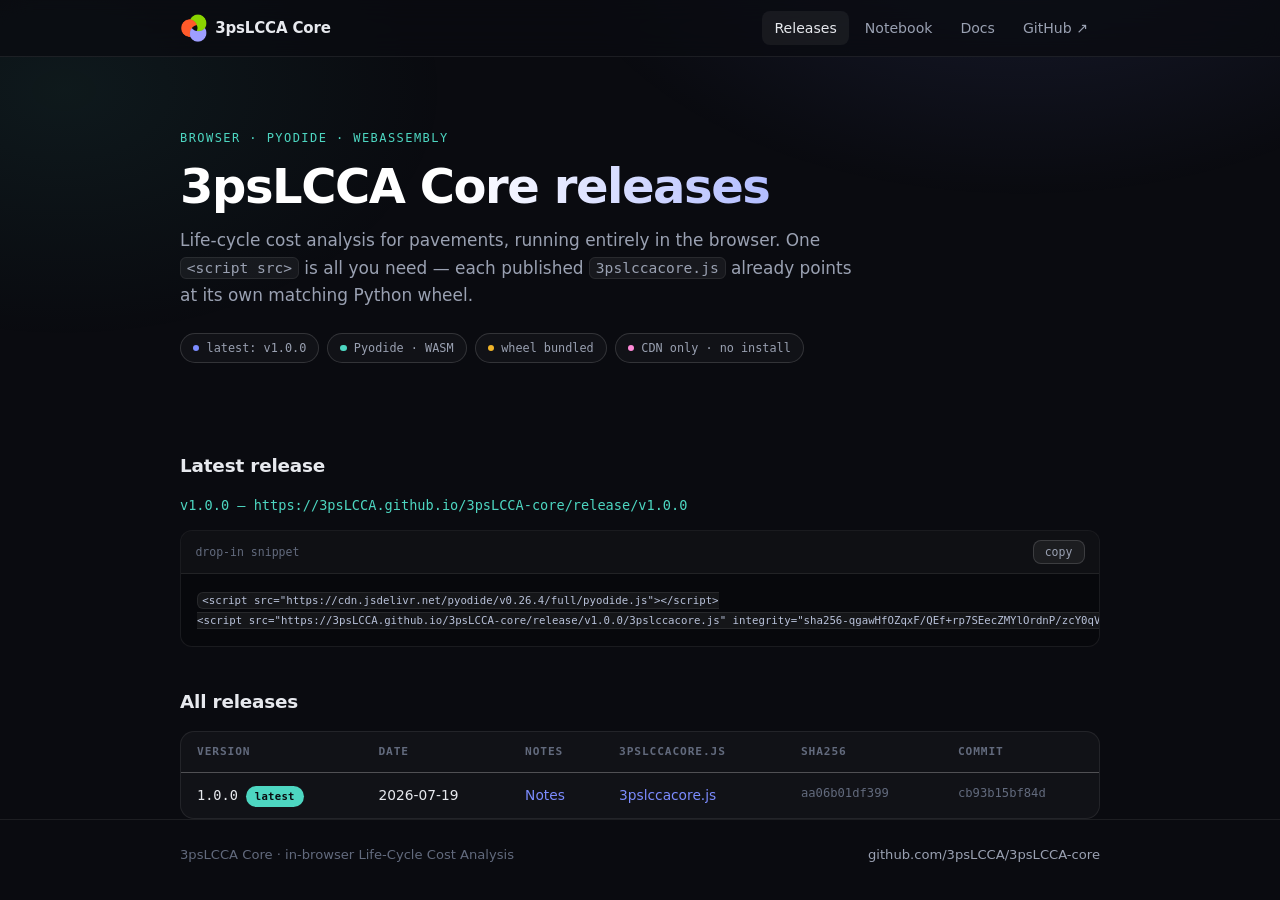
==== index.html @ 1a283834 "Release v1.0.0 and add documentation viewer First public release of 3pslccacore.js — a browser build" ====
<!doctype html>
<html lang="en">

<head>
  <meta charset="utf-8" />
  <meta name="viewport" content="width=device-width, initial-scale=1" />
  <title>3psLCCA Core — Releases</title>
  <meta name="description"
    content="Published browser/Pyodide releases of 3pslccacore.js — the single script you need for in-browser LCCA." />
  <link rel="icon" type="image/svg+xml" href="./assets/logo-3psLCCA.svg" />
  <style>
    :root {
      --bg: #0a0b10;
      --surface: rgba(255, 255, 255, 0.03);
      --surface-2: rgba(255, 255, 255, 0.055);
      --border: rgba(255, 255, 255, 0.08);
      --border-strong: rgba(255, 255, 255, 0.14);
      --text: #e7e9ee;
      --text-dim: #9aa1b2;
      --text-faint: #626a7d;
      --accent: #7c8cff;
      --accent-2: #4dd6c1;
      --danger: #ff6b7a;
      --warn: #f0b429;
      --mono: "SFMono-Regular", ui-monospace, "Cascadia Code", Consolas, monospace;
      --sans: "Inter", "Segoe UI Variable", "Segoe UI", system-ui, -apple-system, sans-serif;
    }

    * {
      box-sizing: border-box;
    }

    html {
      color-scheme: dark;
    }

    body {
      margin: 0;
      background: var(--bg);
      color: var(--text);
      font-family: var(--sans);
      font-size: 15px;
      line-height: 1.6;
      -webkit-font-smoothing: antialiased;
    }

    body::before {
      content: "";
      position: fixed;
      inset: 0;
      z-index: -1;
      background:
        radial-gradient(50rem 30rem at 80% -10%, rgba(124, 140, 255, 0.13), transparent 60%),
        radial-gradient(40rem 26rem at 5% 10%, rgba(77, 214, 193, 0.07), transparent 60%);
    }

    a {
      color: var(--accent);
      text-decoration: none;
    }

    a:hover {
      text-decoration: underline;
    }

    code {
      font-family: var(--mono);
      font-size: 0.86em;
      background: var(--surface-2);
      border: 1px solid var(--border);
      padding: 0.1em 0.4em;
      border-radius: 6px;
    }

    .wrap {
      max-width: 60rem;
      margin: 0 auto;
      padding: 0 1.25rem;
    }

    /* ---- nav ---- */
    nav {
      position: sticky;
      top: 0;
      z-index: 50;
      background: rgba(10, 11, 16, 0.75);
      backdrop-filter: blur(14px);
      -webkit-backdrop-filter: blur(14px);
      border-bottom: 1px solid var(--border);
    }

    .nav-inner {
      display: flex;
      align-items: center;
      gap: 1.5rem;
      height: 3.5rem;
    }

    .brand {
      font-weight: 700;
      letter-spacing: -0.01em;
      color: var(--text);
      display: flex;
      align-items: center;
      gap: 0.5rem;
    }

    .brand:hover {
      text-decoration: none;
    }

    .brand .logo {
      width: 1.7rem;
      height: 1.7rem;
      object-fit: contain;
      border-radius: 6px;
    }

    .nav-links {
      margin-left: auto;
      display: flex;
      gap: 0.25rem;
    }

    .nav-links a {
      color: var(--text-dim);
      font-size: 0.88rem;
      padding: 0.35rem 0.75rem;
      border-radius: 8px;
    }

    .nav-links a:hover {
      color: var(--text);
      background: var(--surface-2);
      text-decoration: none;
    }

    .nav-links a.active {
      color: var(--text);
      background: var(--surface-2);
    }

    @media (max-width: 40rem) {
      .wrap {
        padding: 0 0.9rem;
      }

      .nav-inner {
        gap: 0.6rem;
      }

      .nav-links a {
        font-size: 0.8rem;
        padding: 0.3rem 0.45rem;
      }

      .brand {
        font-size: 0.95rem;
      }
    }

    @media (max-width: 26rem) {
      .brand-text {
        display: none;
      }
    }

    /* ---- hero ---- */
    header {
      padding: 4.5rem 0 3rem;
    }

    .eyebrow {
      font-family: var(--mono);
      font-size: 0.75rem;
      letter-spacing: 0.12em;
      text-transform: uppercase;
      color: var(--accent-2);
      margin: 0 0 0.75rem;
    }

    h1 {
      margin: 0 0 0.9rem;
      font-size: clamp(2rem, 5vw, 3rem);
      font-weight: 800;
      letter-spacing: -0.03em;
      line-height: 1.1;
      background: linear-gradient(90deg, #fff 30%, #9aa8ff 75%, var(--accent-2));
      -webkit-background-clip: text;
      background-clip: text;
      color: transparent;
    }

    .lead {
      color: var(--text-dim);
      font-size: 1.06rem;
      max-width: 42rem;
      margin: 0 0 1.5rem;
    }

    .chips {
      display: flex;
      flex-wrap: wrap;
      gap: 0.5rem;
    }

    .chip {
      display: inline-flex;
      align-items: center;
      gap: 0.45rem;
      font-family: var(--mono);
      font-size: 0.74rem;
      color: var(--text-dim);
      border: 1px solid var(--border-strong);
      background: var(--surface);
      padding: 0.3rem 0.75rem;
      border-radius: 999px;
    }

    .chip::before {
      content: "";
      width: 0.4rem;
      height: 0.4rem;
      border-radius: 50%;
      background: var(--accent);
    }

    .chip:nth-child(2)::before {
      background: var(--accent-2);
    }

    .chip:nth-child(3)::before {
      background: var(--warn);
    }

    .chip:nth-child(4)::before {
      background: #ff8ad8;
    }

    /* ---- sections ---- */
    main {
      padding-bottom: 4rem;
    }

    h2 {
      font-size: 1.15rem;
      font-weight: 650;
      letter-spacing: -0.01em;
      margin: 2.5rem 0 0.9rem;
    }

    .muted {
      color: var(--text-dim);
      font-size: 0.9rem;
      max-width: 46rem;
    }

    #status {
      font-family: var(--mono);
      font-size: 0.85rem;
      color: var(--text-dim);
    }

    #status.ok {
      color: var(--accent-2);
    }

    #status.error {
      color: var(--danger);
    }

    /* ---- snippet card ---- */
    .snippet {
      background: #07080c;
      border: 1px solid var(--border);
      border-radius: 12px;
      overflow: hidden;
    }

    .snippet-head {
      display: flex;
      align-items: center;
      justify-content: space-between;
      padding: 0.55rem 0.9rem;
      background: var(--surface);
      border-bottom: 1px solid var(--border);
      font-family: var(--mono);
      font-size: 0.72rem;
      color: var(--text-faint);
    }

    .snippet pre {
      margin: 0;
      padding: 1rem;
      font-family: var(--mono);
      font-size: 0.78rem;
      line-height: 1.6;
      color: #b8c1d9;
      overflow-x: auto;
    }

    .copy-btn {
      font-family: var(--mono);
      font-size: 0.72rem;
      color: var(--text-dim);
      background: var(--surface-2);
      border: 1px solid var(--border-strong);
      border-radius: 8px;
      padding: 0.25rem 0.7rem;
      cursor: pointer;
      transition: all 0.15s ease;
    }

    .copy-btn:hover {
      color: var(--text);
      border-color: var(--accent);
    }

    .copy-btn.done {
      color: var(--accent-2);
      border-color: var(--accent-2);
    }

    /* ---- releases table ---- */
    .table-card {
      background: var(--surface);
      border: 1px solid var(--border);
      border-radius: 14px;
      overflow-x: auto;
    }

    table {
      border-collapse: collapse;
      width: 100%;
      font-size: 0.86rem;
      min-width: 44rem;
    }

    th,
    td {
      text-align: left;
      padding: 0.7rem 1rem;
      vertical-align: top;
    }

    thead th {
      font-family: var(--mono);
      font-size: 0.7rem;
      font-weight: 600;
      text-transform: uppercase;
      letter-spacing: 0.08em;
      color: var(--text-faint);
      border-bottom: 1px solid var(--border-strong);
    }

    tbody tr {
      border-bottom: 1px solid var(--border);
      transition: background 0.15s ease;
    }

    tbody tr:last-child {
      border-bottom: none;
    }

    tbody tr:hover {
      background: var(--surface-2);
    }

    tr.prerelease td {
      color: var(--text-faint);
    }

    td code {
      background: transparent;
      border: none;
      padding: 0;
      font-size: 0.85rem;
    }

    .tag {
      display: inline-block;
      font-family: var(--mono);
      font-size: 0.66rem;
      font-weight: 600;
      padding: 0.12rem 0.55rem;
      border-radius: 999px;
      margin-left: 0.5rem;
      letter-spacing: 0.03em;
    }

    .tag.latest {
      color: #0a0b10;
      background: var(--accent-2);
    }

    .tag.pre {
      color: var(--text-dim);
      border: 1px solid var(--border-strong);
    }

    .tag.warn {
      color: #0a0b10;
      background: var(--warn);
    }

    .sha {
      font-family: var(--mono);
      font-size: 0.76rem;
      color: var(--text-faint);
    }

    footer {
      border-top: 1px solid var(--border);
      padding: 1.5rem 0 2rem;
      color: var(--text-faint);
      font-size: 0.82rem;
    }

    .foot-inner {
      display: flex;
      flex-wrap: wrap;
      gap: 0.5rem 2rem;
      justify-content: space-between;
    }

    footer a {
      color: var(--text-dim);
    }
  </style>
  <script src="./release/v1.0.0/3pslccacore.js"></script>
</head>

<body>

  <nav>
    <div class="wrap nav-inner">
      <a class="brand" href="./"><img class="logo" src="./assets/logo-3psLCCA.svg" alt="3psLCCA logo" /><span
          class="brand-text">3psLCCA Core</span></a>
      <div class="nav-links">
        <a class="active" href="./">Releases</a>
        <a href="./lcca-notebook.html">Notebook</a>
        <a href="./view_documentation.html">Docs</a>
        <a href="https://github.com/3psLCCA/3psLCCA-core/tree/web" target="_blank" rel="noopener">GitHub ↗</a>
      </div>
    </div>
  </nav>

  <header>
    <div class="wrap">
      <p class="eyebrow">Browser · Pyodide · WebAssembly</p>
      <h1>3psLCCA Core releases</h1>
      <p class="lead">
        Life-cycle cost analysis for pavements, running entirely in the browser.
        One <code>&lt;script src&gt;</code> is all you need — each published
        <code>3pslccacore.js</code> already points at its own matching Python wheel.
      </p>
      <div class="chips">
        <span class="chip" id="latestBadge">latest: …</span>
        <span class="chip">Pyodide · WASM</span>
        <span class="chip">wheel bundled</span>
        <span class="chip">CDN only · no install</span>
      </div>
    </div>
  </header>

  <main class="wrap">

    <h2>Latest release</h2>
    <p id="status">Loading release/releases.json…</p>

    <div class="snippet" id="snippetCard" hidden>
      <div class="snippet-head">
        <span>drop-in snippet</span>
        <button id="copyBtn" class="copy-btn" type="button">copy</button>
      </div>
      <pre id="latestSnippet" hidden><code></code></pre>
    </div>

    <h2>All releases</h2>
    <div class="table-card">
      <table id="table" hidden>
        <thead>
          <tr>
            <th>Version</th>
            <th>Date</th>
            <th>Notes</th>
            <th>3pslccacore.js</th>
            <th>sha256</th>
            <th>Commit</th>
          </tr>
        </thead>
        <tbody></tbody>
      </table>
    </div>

  </main>

  <footer>
    <div class="wrap foot-inner">
      <span>3psLCCA Core · in-browser Life-Cycle Cost Analysis</span>
      <a href="https://github.com/3psLCCA/3psLCCA-core/tree/web">github.com/3psLCCA/3psLCCA-core</a>
    </div>
  </footer>

  <script>
    const statusEl = document.getElementById("status");
    const snippetEl = document.getElementById("latestSnippet");
    const snippetCard = document.getElementById("snippetCard");
    const tableEl = document.getElementById("table");
    const tbodyEl = tableEl.querySelector("tbody");
    const latestBadge = document.getElementById("latestBadge");
    const copyBtn = document.getElementById("copyBtn");

    copyBtn.addEventListener("click", () => {
      navigator.clipboard.writeText(snippetEl.textContent).then(() => {
        copyBtn.textContent = "copied ✓";
        copyBtn.classList.add("done");
        setTimeout(() => {
          copyBtn.textContent = "copy";
          copyBtn.classList.remove("done");
        }, 1500);
      });
    });

    function shortSha(sha) {
      return sha ? sha.slice(0, 12) : "—";
    }

    // Subresource Integrity needs a base64 digest, not the hex sha256 stored
    // in releases.json.
    function hexToBase64(hex) {
      const bytes = hex.match(/.{2}/g).map((b) => parseInt(b, 16));
      return btoa(String.fromCharCode(...bytes));
    }

    function formatDate(iso) {
      if (!iso) return "—";
      return iso.slice(0, 10);
    }

    function makeTag(text, cls) {
      const tag = document.createElement("span");
      tag.className = "tag " + cls;
      tag.textContent = text;
      return tag;
    }

    function renderRow(entry, isLatest) {
      const tr = document.createElement("tr");
      if (entry.kind === "prerelease") tr.className = "prerelease";

      const versionCell = document.createElement("td");
      const versionCode = document.createElement("code");
      versionCode.textContent = entry.version;
      versionCell.appendChild(versionCode);
      if (isLatest) {
        versionCell.appendChild(makeTag("latest", "latest"));
      } else if (entry.kind === "prerelease") {
        versionCell.appendChild(makeTag("prerelease", "pre"));
      }
      tr.appendChild(versionCell);

      const dateCell = document.createElement("td");
      dateCell.textContent = formatDate(entry.timestamp);
      tr.appendChild(dateCell);

      const notesCell = document.createElement("td");
      if (entry.notes && (entry.path || entry.url)) {
        const a = document.createElement("a");
        a.href = entry.path
          ? `./view_documentation.html#file=${encodeURIComponent(`${entry.path}/NOTES.md`)}`
          : `${entry.url}/NOTES.md`;
        a.textContent = "Notes";
        notesCell.appendChild(a);
      } else {
        notesCell.textContent = "—";
      }
      tr.appendChild(notesCell);

      const scriptCell = document.createElement("td");
      if (entry.url) {
        const a = document.createElement("a");
        a.href = `${entry.url}/3pslccacore.js`;
        a.textContent = "3pslccacore.js";
        scriptCell.appendChild(a);
      } else {
        scriptCell.textContent = "3pslccacore.js";
        scriptCell.appendChild(makeTag("not published", "warn"));
      }
      tr.appendChild(scriptCell);

      const shaCell = document.createElement("td");
      shaCell.className = "sha";
      shaCell.textContent = shortSha(entry.js_sha256);
      tr.appendChild(shaCell);

      const commitCell = document.createElement("td");
      commitCell.className = "sha";
      commitCell.textContent = shortSha(entry.commit);
      tr.appendChild(commitCell);

      return tr;
    }

    fetch("./release/releases.json")
      .then((r) => (r.ok ? r.json() : Promise.reject(r.status)))
      .then((data) => {
        const versions = data.versions || [];
        if (versions.length === 0) {
          statusEl.textContent = "Nothing has been published yet.";
          return;
        }

        if (data.latest) {
          latestBadge.textContent = `latest: v${data.latest}`;
        } else {
          latestBadge.hidden = true;
        }

        const latestEntry = versions.find((e) => e.version === data.latest);
        if (latestEntry && latestEntry.url) {
          statusEl.textContent = `v${latestEntry.version} — ${latestEntry.url}`;
          statusEl.className = "ok";
          snippetCard.hidden = false;
          snippetEl.hidden = false;
          const integrityAttr = latestEntry.js_sha256
            ? ` integrity="sha256-${hexToBase64(latestEntry.js_sha256)}" crossorigin="anonymous"`
            : "";
          snippetEl.querySelector("code").textContent =
            `<script src="https://cdn.jsdelivr.net/pyodide/v0.26.4/full/pyodide.js"><\/script>
<script src="${latestEntry.url}/3pslccacore.js"${integrityAttr}><\/script>`;
        } else if (data.latest) {
          statusEl.textContent = `v${data.latest} is marked latest but has no published URL.`;
          statusEl.className = "error";
        } else {
          statusEl.textContent = "No release is marked latest yet.";
        }

        const sorted = [...versions].sort((a, b) => (a.timestamp < b.timestamp ? 1 : -1));
        for (const entry of sorted) {
          tbodyEl.appendChild(renderRow(entry, entry.version === data.latest));
        }
        tableEl.hidden = false;
      })
      .catch((err) => {
        statusEl.textContent = `Could not load release/releases.json (${err}).`;
        statusEl.className = "error";
      });
  </script>

</body>

</html>
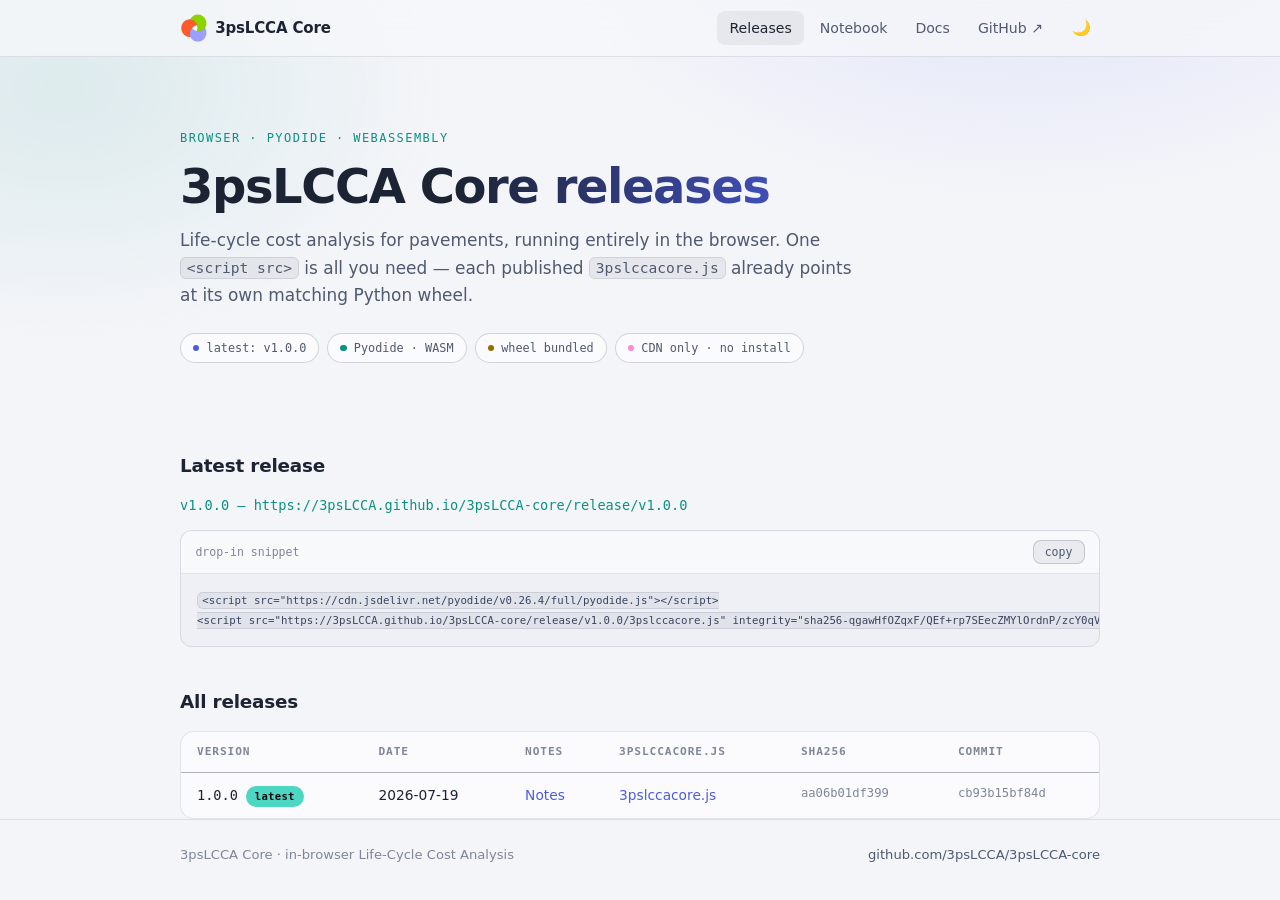
==== commit d9190a18: "Extract shared styles and add light/dark theme Move duplicated CSS from three HTML files into a new " ====
--- a/index.html
+++ b/index.html
@@ -8,163 +8,9 @@
   <meta name="description"
     content="Published browser/Pyodide releases of 3pslccacore.js — the single script you need for in-browser LCCA." />
   <link rel="icon" type="image/svg+xml" href="./assets/logo-3psLCCA.svg" />
+  <link rel="stylesheet" href="./assets/site.css" />
+  <script src="./assets/theme.js"></script>
   <style>
-    :root {
-      --bg: #0a0b10;
-      --surface: rgba(255, 255, 255, 0.03);
-      --surface-2: rgba(255, 255, 255, 0.055);
-      --border: rgba(255, 255, 255, 0.08);
-      --border-strong: rgba(255, 255, 255, 0.14);
-      --text: #e7e9ee;
-      --text-dim: #9aa1b2;
-      --text-faint: #626a7d;
-      --accent: #7c8cff;
-      --accent-2: #4dd6c1;
-      --danger: #ff6b7a;
-      --warn: #f0b429;
-      --mono: "SFMono-Regular", ui-monospace, "Cascadia Code", Consolas, monospace;
-      --sans: "Inter", "Segoe UI Variable", "Segoe UI", system-ui, -apple-system, sans-serif;
-    }
-
-    * {
-      box-sizing: border-box;
-    }
-
-    html {
-      color-scheme: dark;
-    }
-
-    body {
-      margin: 0;
-      background: var(--bg);
-      color: var(--text);
-      font-family: var(--sans);
-      font-size: 15px;
-      line-height: 1.6;
-      -webkit-font-smoothing: antialiased;
-    }
-
-    body::before {
-      content: "";
-      position: fixed;
-      inset: 0;
-      z-index: -1;
-      background:
-        radial-gradient(50rem 30rem at 80% -10%, rgba(124, 140, 255, 0.13), transparent 60%),
-        radial-gradient(40rem 26rem at 5% 10%, rgba(77, 214, 193, 0.07), transparent 60%);
-    }
-
-    a {
-      color: var(--accent);
-      text-decoration: none;
-    }
-
-    a:hover {
-      text-decoration: underline;
-    }
-
-    code {
-      font-family: var(--mono);
-      font-size: 0.86em;
-      background: var(--surface-2);
-      border: 1px solid var(--border);
-      padding: 0.1em 0.4em;
-      border-radius: 6px;
-    }
-
-    .wrap {
-      max-width: 60rem;
-      margin: 0 auto;
-      padding: 0 1.25rem;
-    }
-
-    /* ---- nav ---- */
-    nav {
-      position: sticky;
-      top: 0;
-      z-index: 50;
-      background: rgba(10, 11, 16, 0.75);
-      backdrop-filter: blur(14px);
-      -webkit-backdrop-filter: blur(14px);
-      border-bottom: 1px solid var(--border);
-    }
-
-    .nav-inner {
-      display: flex;
-      align-items: center;
-      gap: 1.5rem;
-      height: 3.5rem;
-    }
-
-    .brand {
-      font-weight: 700;
-      letter-spacing: -0.01em;
-      color: var(--text);
-      display: flex;
-      align-items: center;
-      gap: 0.5rem;
-    }
-
-    .brand:hover {
-      text-decoration: none;
-    }
-
-    .brand .logo {
-      width: 1.7rem;
-      height: 1.7rem;
-      object-fit: contain;
-      border-radius: 6px;
-    }
-
-    .nav-links {
-      margin-left: auto;
-      display: flex;
-      gap: 0.25rem;
-    }
-
-    .nav-links a {
-      color: var(--text-dim);
-      font-size: 0.88rem;
-      padding: 0.35rem 0.75rem;
-      border-radius: 8px;
-    }
-
-    .nav-links a:hover {
-      color: var(--text);
-      background: var(--surface-2);
-      text-decoration: none;
-    }
-
-    .nav-links a.active {
-      color: var(--text);
-      background: var(--surface-2);
-    }
-
-    @media (max-width: 40rem) {
-      .wrap {
-        padding: 0 0.9rem;
-      }
-
-      .nav-inner {
-        gap: 0.6rem;
-      }
-
-      .nav-links a {
-        font-size: 0.8rem;
-        padding: 0.3rem 0.45rem;
-      }
-
-      .brand {
-        font-size: 0.95rem;
-      }
-    }
-
-    @media (max-width: 26rem) {
-      .brand-text {
-        display: none;
-      }
-    }
-
     /* ---- hero ---- */
     header {
       padding: 4.5rem 0 3rem;
@@ -185,7 +31,7 @@
       font-weight: 800;
       letter-spacing: -0.03em;
       line-height: 1.1;
-      background: linear-gradient(90deg, #fff 30%, #9aa8ff 75%, var(--accent-2));
+      background: linear-gradient(90deg, var(--h1-grad-from) 30%, var(--h1-grad-mid) 75%, var(--accent-2));
       -webkit-background-clip: text;
       background-clip: text;
       color: transparent;
@@ -271,7 +117,7 @@
 
     /* ---- snippet card ---- */
     .snippet {
-      background: #07080c;
+      background: var(--code-bg);
       border: 1px solid var(--border);
       border-radius: 12px;
       overflow: hidden;
@@ -295,7 +141,7 @@
       font-family: var(--mono);
       font-size: 0.78rem;
       line-height: 1.6;
-      color: #b8c1d9;
+      color: var(--code-text);
       overflow-x: auto;
     }
 
@@ -390,7 +236,7 @@
 
     .tag.latest {
       color: #0a0b10;
-      background: var(--accent-2);
+      background: #4dd6c1;
     }
 
     .tag.pre {
@@ -400,7 +246,7 @@
 
     .tag.warn {
       color: #0a0b10;
-      background: var(--warn);
+      background: #f0b429;
     }
 
     .sha {
@@ -409,23 +255,6 @@
       color: var(--text-faint);
     }
 
-    footer {
-      border-top: 1px solid var(--border);
-      padding: 1.5rem 0 2rem;
-      color: var(--text-faint);
-      font-size: 0.82rem;
-    }
-
-    .foot-inner {
-      display: flex;
-      flex-wrap: wrap;
-      gap: 0.5rem 2rem;
-      justify-content: space-between;
-    }
-
-    footer a {
-      color: var(--text-dim);
-    }
   </style>
   <script src="./release/v1.0.0/3pslccacore.js"></script>
 </head>
@@ -441,6 +270,7 @@
         <a href="./lcca-notebook.html">Notebook</a>
         <a href="./view_documentation.html">Docs</a>
         <a href="https://github.com/3psLCCA/3psLCCA-core/tree/web" target="_blank" rel="noopener">GitHub ↗</a>
+        <button id="themeToggle" class="theme-toggle" type="button" aria-label="Toggle theme">🌓</button>
       </div>
     </div>
   </nav>
--- a/assets/site.css
+++ b/assets/site.css
@@ -0,0 +1,332 @@
+/* site.css — shared styles for the 3psLCCA Core site (releases, notebook, docs).
+   Theming: dark is the default palette. Light is used when the OS prefers it
+   (and the user hasn't picked dark), or when assets/theme.js sets
+   data-theme="light" on <html> via the nav toggle. */
+
+:root {
+  --bg: #0a0b10;
+  --surface: rgba(255, 255, 255, 0.03);
+  --surface-2: rgba(255, 255, 255, 0.055);
+  --border: rgba(255, 255, 255, 0.08);
+  --border-strong: rgba(255, 255, 255, 0.14);
+  --text: #e7e9ee;
+  --text-dim: #9aa1b2;
+  --text-faint: #626a7d;
+  --accent: #7c8cff;
+  --accent-2: #4dd6c1;
+  --danger: #ff6b7a;
+  --warn: #f0b429;
+  --nav-bg: rgba(10, 11, 16, 0.75);
+  --code-bg: #07080c;
+  --code-text: #b8c1d9;
+  --glow-1: rgba(124, 140, 255, 0.13);
+  --glow-2: rgba(77, 214, 193, 0.07);
+  --h1-grad-from: #fff;
+  --h1-grad-mid: #9aa8ff;
+  --mono: "SFMono-Regular", ui-monospace, "Cascadia Code", Consolas, monospace;
+  --sans: "Inter", "Segoe UI Variable", "Segoe UI", system-ui, -apple-system, sans-serif;
+  color-scheme: dark;
+}
+
+:root[data-theme="light"] {
+  --bg: #f4f5f9;
+  --surface: rgba(255, 255, 255, 0.6);
+  --surface-2: rgba(22, 28, 47, 0.06);
+  --border: rgba(22, 28, 47, 0.1);
+  --border-strong: rgba(22, 28, 47, 0.18);
+  --text: #1c2333;
+  --text-dim: #4f5970;
+  --text-faint: #7e8699;
+  --accent: #4c5ce0;
+  --accent-2: #0b9184;
+  --danger: #d13b4f;
+  --warn: #9a6b00;
+  --nav-bg: rgba(246, 247, 250, 0.75);
+  --code-bg: #eef0f6;
+  --code-text: #3a4460;
+  --glow-1: rgba(124, 140, 255, 0.18);
+  --glow-2: rgba(13, 148, 136, 0.1);
+  --h1-grad-from: #1c2333;
+  --h1-grad-mid: #4c5ce0;
+  color-scheme: light;
+}
+
+@media (prefers-color-scheme: light) {
+  :root:not([data-theme="dark"]) {
+    --bg: #f4f5f9;
+    --surface: rgba(255, 255, 255, 0.6);
+    --surface-2: rgba(22, 28, 47, 0.06);
+    --border: rgba(22, 28, 47, 0.1);
+    --border-strong: rgba(22, 28, 47, 0.18);
+    --text: #1c2333;
+    --text-dim: #4f5970;
+    --text-faint: #7e8699;
+    --accent: #4c5ce0;
+    --accent-2: #0b9184;
+    --danger: #d13b4f;
+    --warn: #9a6b00;
+    --nav-bg: rgba(246, 247, 250, 0.75);
+    --code-bg: #eef0f6;
+    --code-text: #3a4460;
+    --glow-1: rgba(124, 140, 255, 0.18);
+    --glow-2: rgba(13, 148, 136, 0.1);
+    --h1-grad-from: #1c2333;
+    --h1-grad-mid: #4c5ce0;
+    color-scheme: light;
+  }
+}
+
+/* ---- base ---- */
+* {
+  box-sizing: border-box;
+}
+
+body {
+  margin: 0;
+  background: var(--bg);
+  color: var(--text);
+  font-family: var(--sans);
+  font-size: 15px;
+  line-height: 1.6;
+  -webkit-font-smoothing: antialiased;
+}
+
+body::before {
+  content: "";
+  position: fixed;
+  inset: 0;
+  z-index: -1;
+  background:
+    radial-gradient(50rem 30rem at 80% -10%, var(--glow-1), transparent 60%),
+    radial-gradient(40rem 26rem at 5% 10%, var(--glow-2), transparent 60%);
+}
+
+a {
+  color: var(--accent);
+  text-decoration: none;
+}
+
+a:hover {
+  text-decoration: underline;
+}
+
+code {
+  font-family: var(--mono);
+  font-size: 0.86em;
+  background: var(--surface-2);
+  border: 1px solid var(--border);
+  padding: 0.1em 0.4em;
+  border-radius: 6px;
+}
+
+.wrap {
+  max-width: 60rem;
+  margin: 0 auto;
+  padding: 0 1.25rem;
+}
+
+/* ---- nav ---- */
+nav {
+  position: sticky;
+  top: 0;
+  z-index: 50;
+  background: var(--nav-bg);
+  backdrop-filter: blur(14px);
+  -webkit-backdrop-filter: blur(14px);
+  border-bottom: 1px solid var(--border);
+}
+
+.nav-inner {
+  display: flex;
+  align-items: center;
+  gap: 1.5rem;
+  height: 3.5rem;
+}
+
+.brand {
+  font-weight: 700;
+  letter-spacing: -0.01em;
+  color: var(--text);
+  display: flex;
+  align-items: center;
+  gap: 0.5rem;
+}
+
+.brand:hover {
+  text-decoration: none;
+}
+
+.brand .logo {
+  width: 1.7rem;
+  height: 1.7rem;
+  object-fit: contain;
+  border-radius: 6px;
+}
+
+.nav-links {
+  margin-left: auto;
+  display: flex;
+  align-items: center;
+  gap: 0.25rem;
+}
+
+.nav-links a {
+  color: var(--text-dim);
+  font-size: 0.88rem;
+  padding: 0.35rem 0.75rem;
+  border-radius: 8px;
+}
+
+.nav-links a:hover {
+  color: var(--text);
+  background: var(--surface-2);
+  text-decoration: none;
+}
+
+.nav-links a.active {
+  color: var(--text);
+  background: var(--surface-2);
+}
+
+.theme-toggle {
+  margin-left: 0.25rem;
+  font-size: 0.95rem;
+  line-height: 1;
+  color: var(--text-dim);
+  background: none;
+  border: 1px solid transparent;
+  border-radius: 8px;
+  padding: 0.3rem 0.5rem;
+  cursor: pointer;
+  transition: all 0.15s ease;
+}
+
+.theme-toggle:hover {
+  color: var(--text);
+  background: var(--surface-2);
+}
+
+/* ---- status bar (notebook + docs) ---- */
+.statusbar {
+  position: sticky;
+  top: 3.5rem;
+  z-index: 40;
+  background: var(--nav-bg);
+  backdrop-filter: blur(14px);
+  -webkit-backdrop-filter: blur(14px);
+  border-bottom: 1px solid var(--border);
+}
+
+.status-inner {
+  display: flex;
+  align-items: center;
+  gap: 0.6rem;
+  padding: 0.5rem 0;
+}
+
+.status-dot {
+  flex: 0 0 auto;
+  width: 0.55rem;
+  height: 0.55rem;
+  border-radius: 50%;
+  background: var(--accent-2);
+  box-shadow: 0 0 8px var(--accent-2);
+  animation: pulse 2.4s ease-in-out infinite;
+}
+
+.status-dot.bad {
+  background: var(--danger);
+  box-shadow: 0 0 8px var(--danger);
+}
+
+@keyframes pulse {
+
+  0%,
+  100% {
+    opacity: 1;
+  }
+
+  50% {
+    opacity: 0.35;
+  }
+}
+
+.statusbar #status {
+  margin: 0;
+  font-size: 0.85rem;
+  font-weight: 550;
+  font-family: var(--mono);
+  flex: 1 1 auto;
+  min-width: 0;
+  overflow: hidden;
+  text-overflow: ellipsis;
+  white-space: nowrap;
+}
+
+.runall {
+  font-family: var(--mono);
+  font-size: 0.72rem;
+  color: var(--text-dim);
+  background: var(--surface-2);
+  border: 1px solid var(--border-strong);
+  border-radius: 8px;
+  padding: 0.3rem 0.75rem;
+  cursor: pointer;
+  transition: all 0.15s ease;
+}
+
+.runall:hover:not(:disabled) {
+  color: var(--text);
+  border-color: var(--accent);
+}
+
+.runall:disabled {
+  opacity: 0.4;
+  cursor: not-allowed;
+}
+
+/* ---- footer ---- */
+footer {
+  border-top: 1px solid var(--border);
+  padding: 1.5rem 0 2rem;
+  color: var(--text-faint);
+  font-size: 0.82rem;
+}
+
+.foot-inner {
+  display: flex;
+  flex-wrap: wrap;
+  align-items: center;
+  gap: 0.5rem 2rem;
+  justify-content: space-between;
+}
+
+footer a {
+  color: var(--text-dim);
+}
+
+/* ---- responsive ---- */
+@media (max-width: 40rem) {
+  .wrap {
+    padding: 0 0.9rem;
+  }
+
+  .nav-inner {
+    gap: 0.6rem;
+  }
+
+  .nav-links a {
+    font-size: 0.8rem;
+    padding: 0.3rem 0.45rem;
+  }
+
+  .brand {
+    font-size: 0.95rem;
+  }
+}
+
+@media (max-width: 26rem) {
+  .brand-text {
+    display: none;
+  }
+}
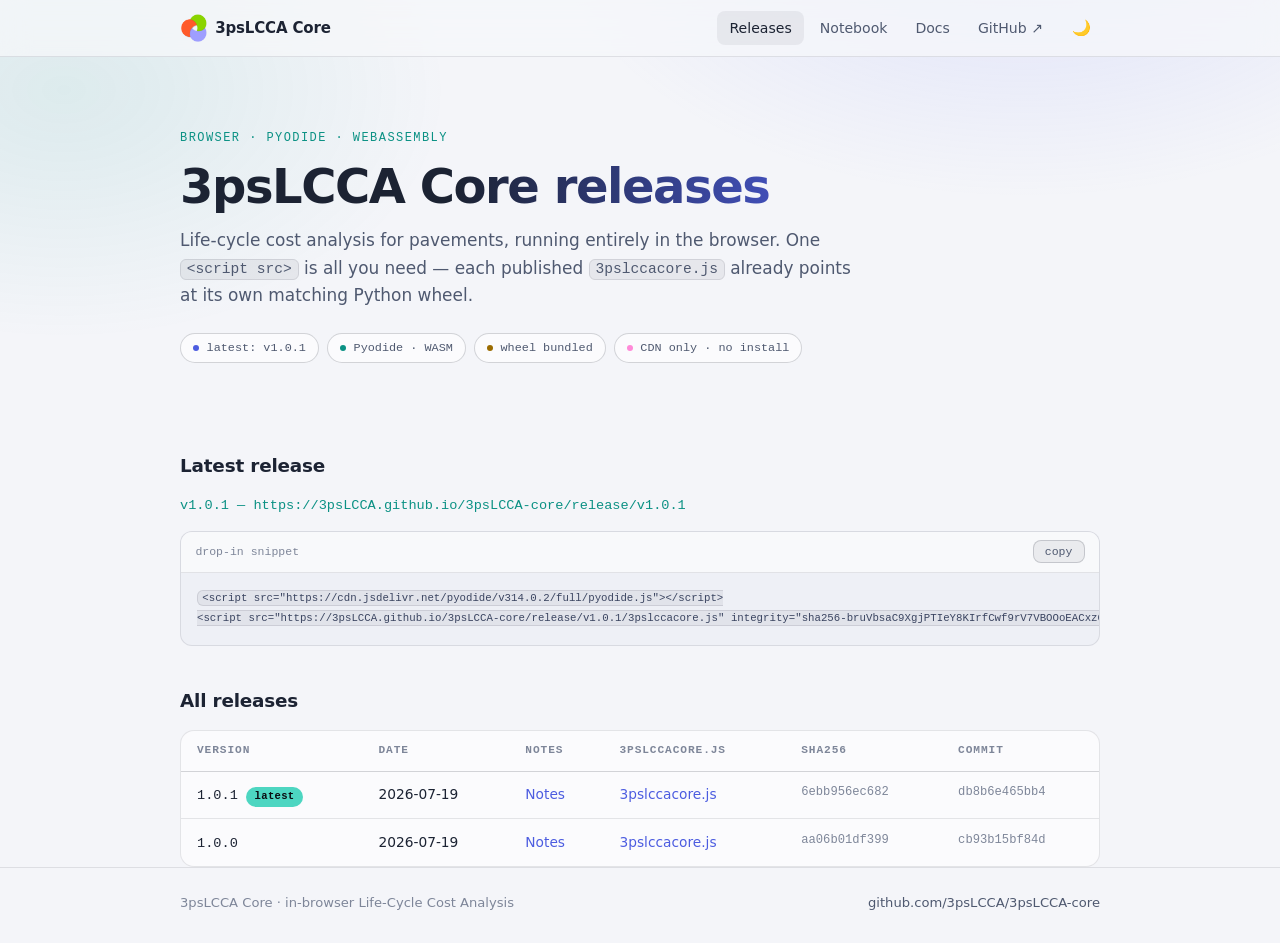
==== commit b7beb9f6: "Add Pyodide URL handling and dynamic release UI Update embedded Pyodide references and add tooling +" ====
--- a/index.html
+++ b/index.html
@@ -457,7 +457,7 @@
             ? ` integrity="sha256-${hexToBase64(latestEntry.js_sha256)}" crossorigin="anonymous"`
             : "";
           snippetEl.querySelector("code").textContent =
-            `<script src="https://cdn.jsdelivr.net/pyodide/v0.26.4/full/pyodide.js"><\/script>
+            `<script src="https://cdn.jsdelivr.net/pyodide/v314.0.2/full/pyodide.js"><\/script>
 <script src="${latestEntry.url}/3pslccacore.js"${integrityAttr}><\/script>`;
         } else if (data.latest) {
           statusEl.textContent = `v${data.latest} is marked latest but has no published URL.`;
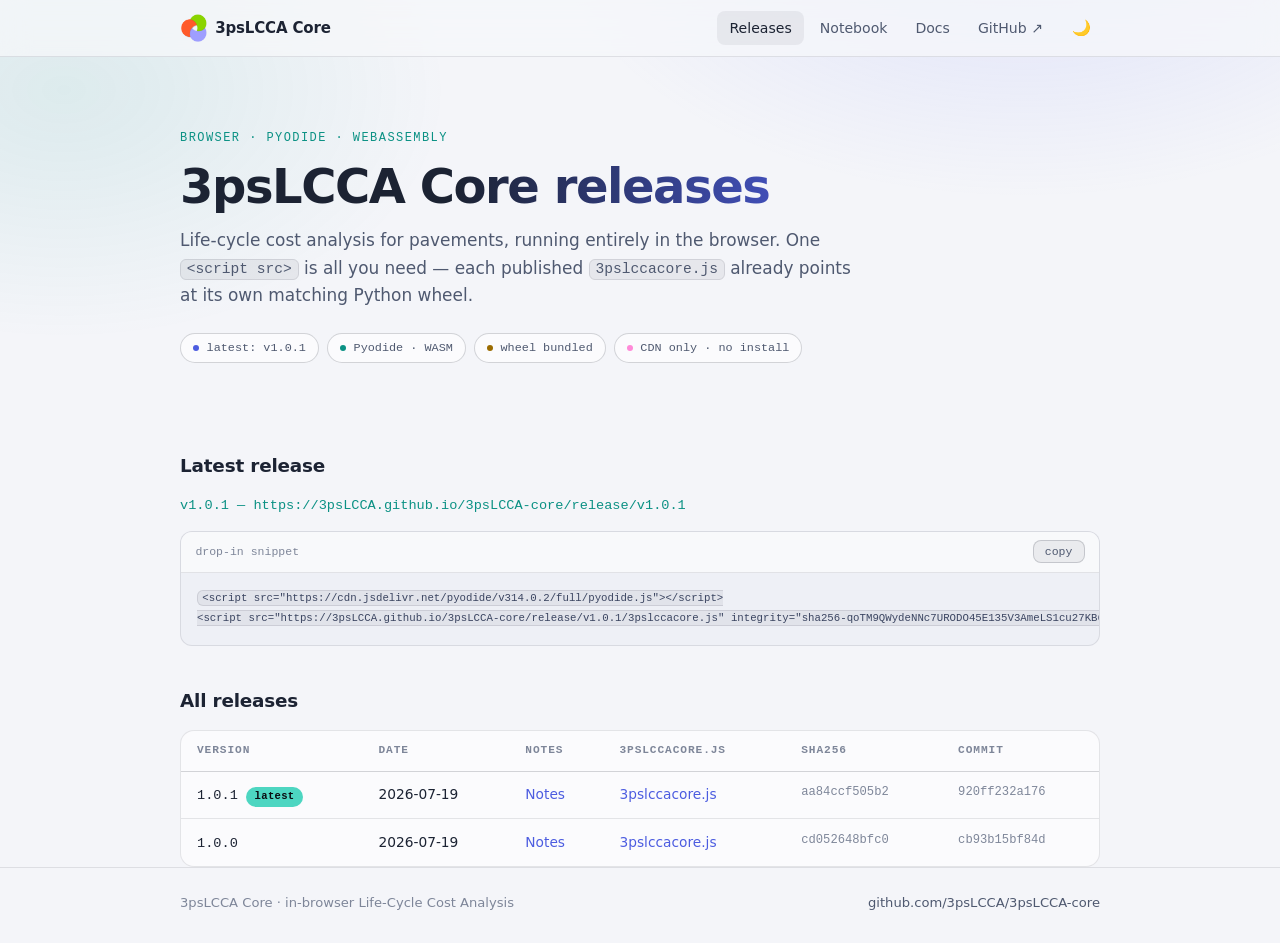
==== commit 0960535d: "Make Pyodide URL configurable; fix JS hashing Allow releases to specify a pyodide_url and show the P" ====
--- a/index.html
+++ b/index.html
@@ -456,8 +456,9 @@
           const integrityAttr = latestEntry.js_sha256
             ? ` integrity="sha256-${hexToBase64(latestEntry.js_sha256)}" crossorigin="anonymous"`
             : "";
+          const pyodideUrl = latestEntry.pyodide_url || "https://cdn.jsdelivr.net/pyodide/v0.26.4/full/pyodide.js";
           snippetEl.querySelector("code").textContent =
-            `<script src="https://cdn.jsdelivr.net/pyodide/v314.0.2/full/pyodide.js"><\/script>
+            `<script src="${pyodideUrl}"><\/script>
 <script src="${latestEntry.url}/3pslccacore.js"${integrityAttr}><\/script>`;
         } else if (data.latest) {
           statusEl.textContent = `v${data.latest} is marked latest but has no published URL.`;
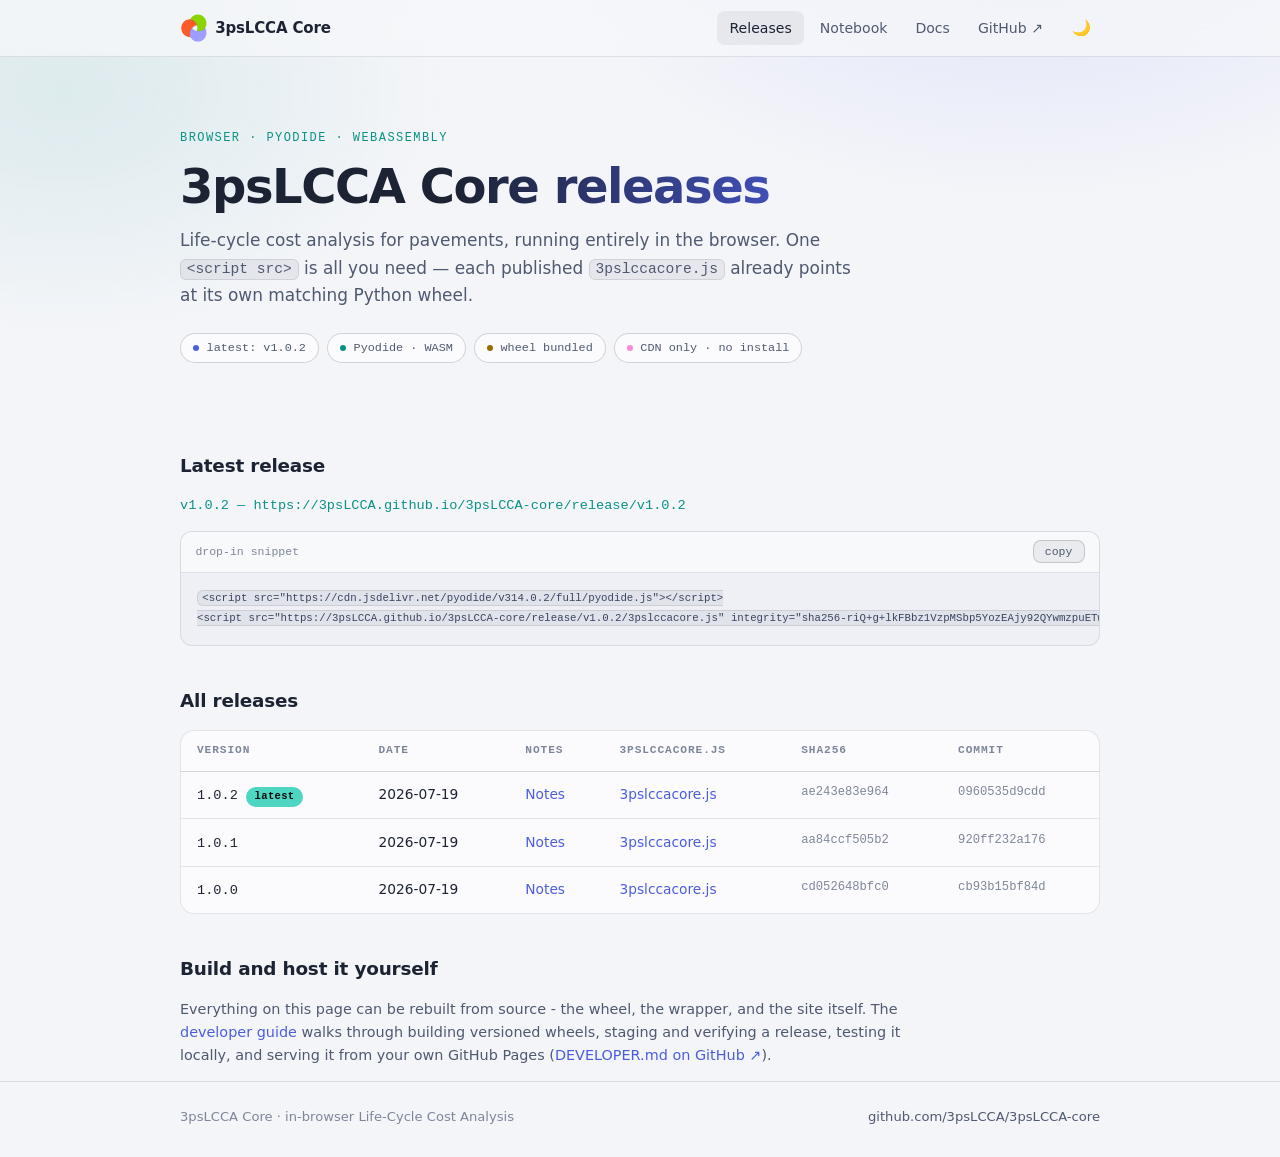
==== commit dc91d41a: "Make release publishing manual instead of automatic Changed the release workflow so that builds are " ====
--- a/index.html
+++ b/index.html
@@ -322,6 +322,17 @@
         <tbody></tbody>
       </table>
     </div>
+
+    <h2>Build and host it yourself</h2>
+    <p class="muted">
+      Everything on this page can be rebuilt from source - the wheel, the
+      wrapper, and the site itself. The
+      <a href="./view_documentation.html#file=DEVELOPER.md">developer guide</a>
+      walks through building versioned wheels, staging and verifying a
+      release, testing it locally, and serving it from your own GitHub Pages
+      (<a href="https://github.com/3psLCCA/3psLCCA-core/blob/web/DEVELOPER.md"
+        target="_blank" rel="noopener">DEVELOPER.md on GitHub ↗</a>).
+    </p>
 
   </main>
 
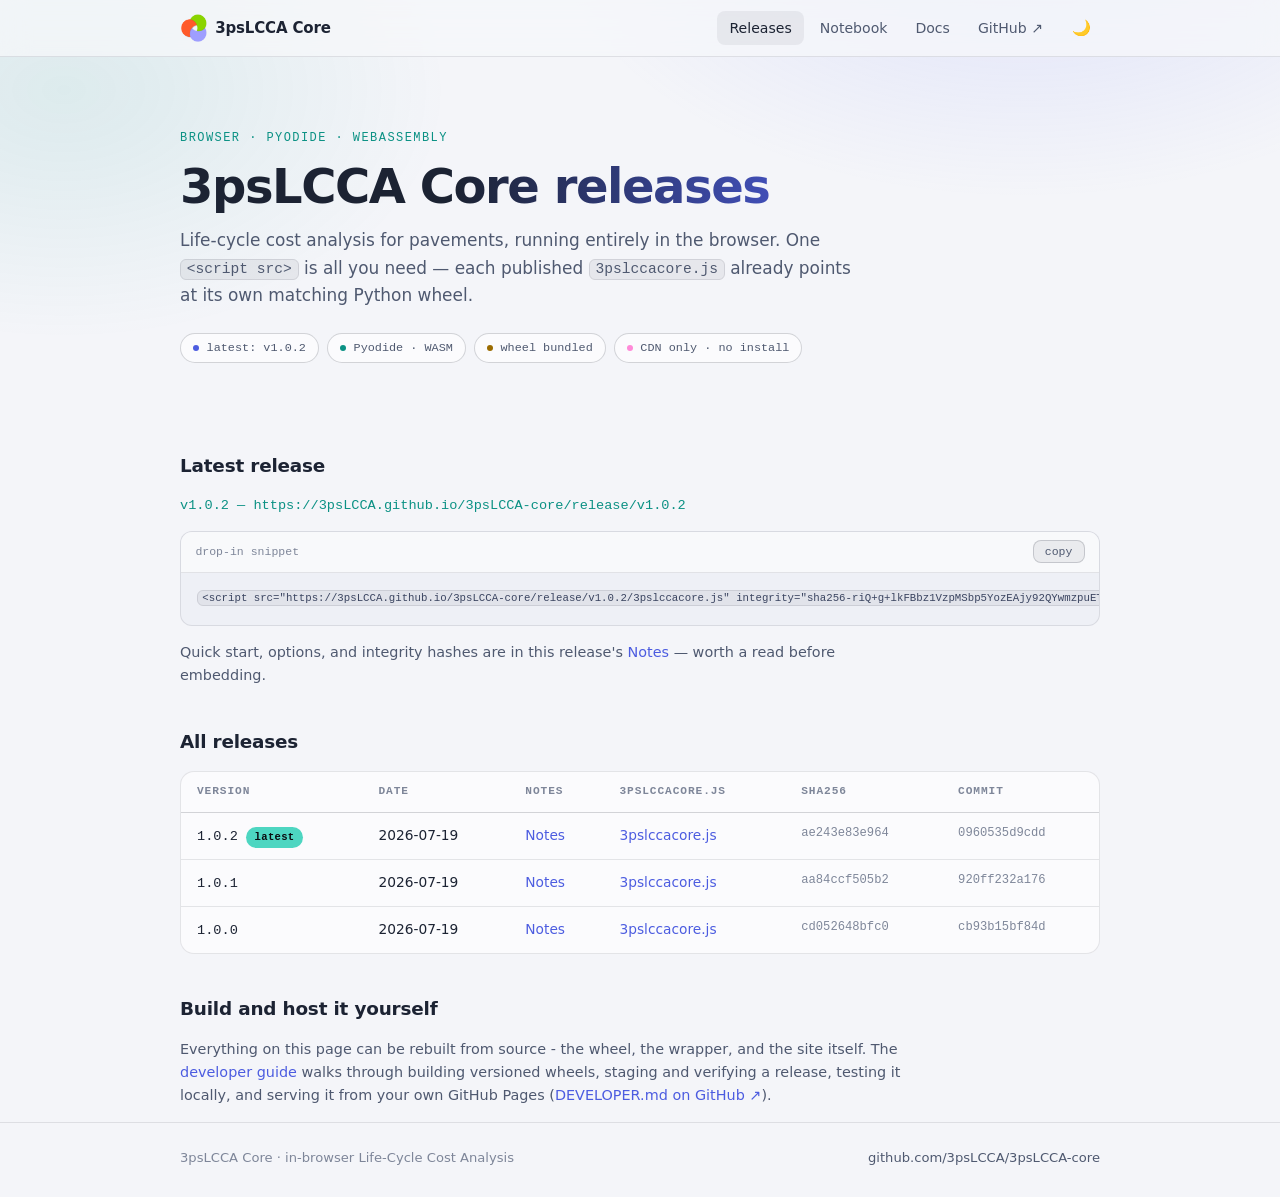
==== commit 050c425a: "Simplify snippet and add release notes link Remove pyodide script from the embedding snippet and rep" ====
--- a/index.html
+++ b/index.html
@@ -305,6 +305,10 @@
       </div>
       <pre id="latestSnippet" hidden><code></code></pre>
     </div>
+    <p class="muted" id="snippetNote" hidden>
+      Quick start, options, and integrity hashes are in this release's
+      <a href="#">Notes</a> — worth a read before embedding.
+    </p>
 
     <h2>All releases</h2>
     <div class="table-card">
@@ -467,10 +471,14 @@
           const integrityAttr = latestEntry.js_sha256
             ? ` integrity="sha256-${hexToBase64(latestEntry.js_sha256)}" crossorigin="anonymous"`
             : "";
-          const pyodideUrl = latestEntry.pyodide_url || "https://cdn.jsdelivr.net/pyodide/v0.26.4/full/pyodide.js";
           snippetEl.querySelector("code").textContent =
-            `<script src="${pyodideUrl}"><\/script>
-<script src="${latestEntry.url}/3pslccacore.js"${integrityAttr}><\/script>`;
+            `<script src="${latestEntry.url}/3pslccacore.js"${integrityAttr}><\/script>`;
+          if (latestEntry.notes && latestEntry.path) {
+            const note = document.getElementById("snippetNote");
+            note.hidden = false;
+            note.querySelector("a").href =
+              `./view_documentation.html#file=${encodeURIComponent(`${latestEntry.path}/NOTES.md`)}`;
+          }
         } else if (data.latest) {
           statusEl.textContent = `v${data.latest} is marked latest but has no published URL.`;
           statusEl.className = "error";
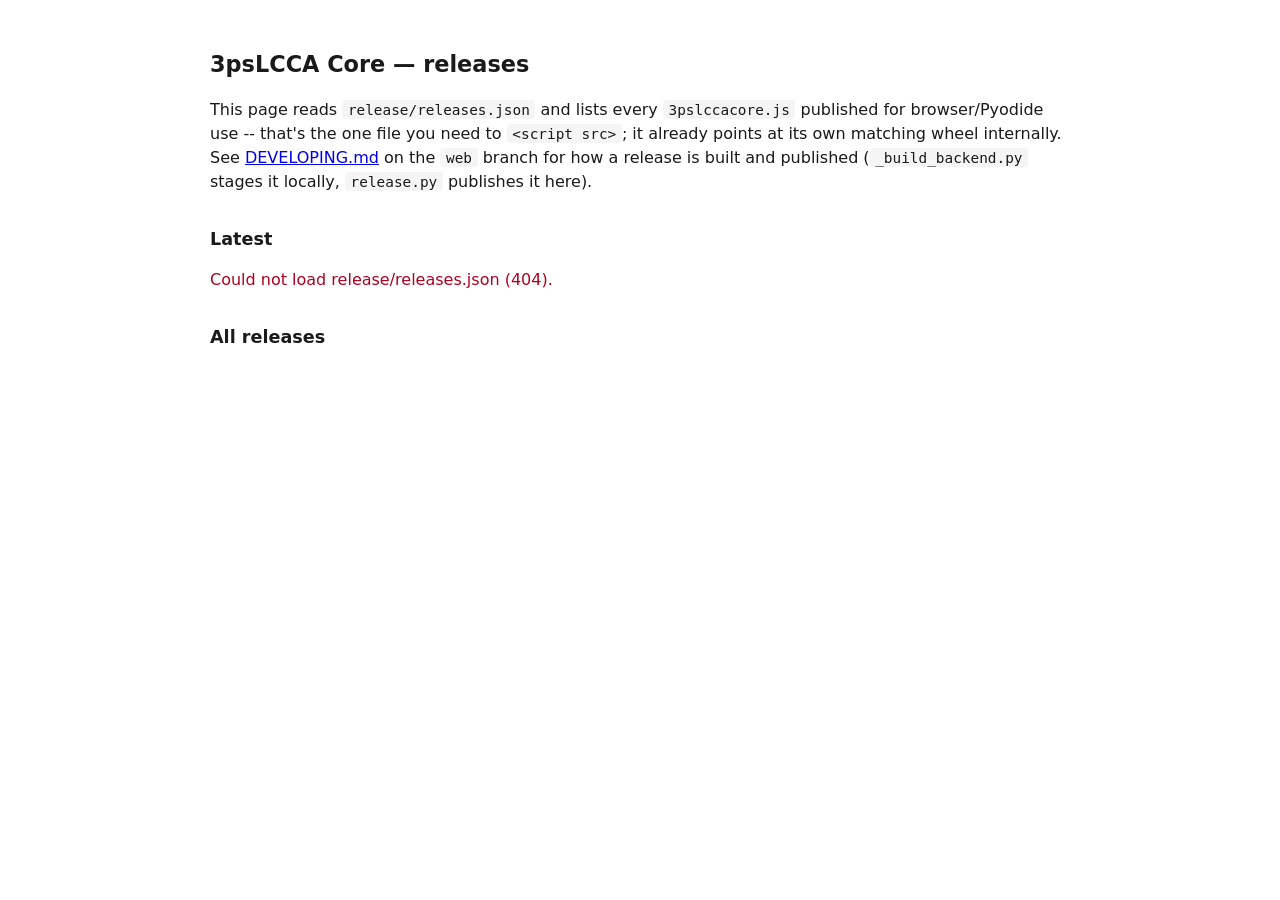
==== commit 6ba63018: "Add Brython browser bundle and web release tooling Adds a production Brython bundle and browser benc" ====
--- a/index.html
+++ b/index.html
@@ -1,503 +1,200 @@
 <!doctype html>
 <html lang="en">
-
 <head>
-  <meta charset="utf-8" />
-  <meta name="viewport" content="width=device-width, initial-scale=1" />
-  <title>3psLCCA Core — Releases</title>
-  <meta name="description"
-    content="Published browser/Pyodide releases of 3pslccacore.js — the single script you need for in-browser LCCA." />
-  <link rel="icon" type="image/svg+xml" href="./assets/logo-3psLCCA.svg" />
-  <link rel="stylesheet" href="./assets/site.css" />
-  <script src="./assets/theme.js"></script>
-  <style>
-    /* ---- hero ---- */
-    header {
-      padding: 4.5rem 0 3rem;
-    }
-
-    .eyebrow {
-      font-family: var(--mono);
-      font-size: 0.75rem;
-      letter-spacing: 0.12em;
-      text-transform: uppercase;
-      color: var(--accent-2);
-      margin: 0 0 0.75rem;
-    }
-
-    h1 {
-      margin: 0 0 0.9rem;
-      font-size: clamp(2rem, 5vw, 3rem);
-      font-weight: 800;
-      letter-spacing: -0.03em;
-      line-height: 1.1;
-      background: linear-gradient(90deg, var(--h1-grad-from) 30%, var(--h1-grad-mid) 75%, var(--accent-2));
-      -webkit-background-clip: text;
-      background-clip: text;
-      color: transparent;
-    }
-
-    .lead {
-      color: var(--text-dim);
-      font-size: 1.06rem;
-      max-width: 42rem;
-      margin: 0 0 1.5rem;
-    }
-
-    .chips {
-      display: flex;
-      flex-wrap: wrap;
-      gap: 0.5rem;
-    }
-
-    .chip {
-      display: inline-flex;
-      align-items: center;
-      gap: 0.45rem;
-      font-family: var(--mono);
-      font-size: 0.74rem;
-      color: var(--text-dim);
-      border: 1px solid var(--border-strong);
-      background: var(--surface);
-      padding: 0.3rem 0.75rem;
-      border-radius: 999px;
-    }
-
-    .chip::before {
-      content: "";
-      width: 0.4rem;
-      height: 0.4rem;
-      border-radius: 50%;
-      background: var(--accent);
-    }
-
-    .chip:nth-child(2)::before {
-      background: var(--accent-2);
-    }
-
-    .chip:nth-child(3)::before {
-      background: var(--warn);
-    }
-
-    .chip:nth-child(4)::before {
-      background: #ff8ad8;
-    }
-
-    /* ---- sections ---- */
-    main {
-      padding-bottom: 4rem;
-    }
-
-    h2 {
-      font-size: 1.15rem;
-      font-weight: 650;
-      letter-spacing: -0.01em;
-      margin: 2.5rem 0 0.9rem;
-    }
-
-    .muted {
-      color: var(--text-dim);
-      font-size: 0.9rem;
-      max-width: 46rem;
-    }
-
-    #status {
-      font-family: var(--mono);
-      font-size: 0.85rem;
-      color: var(--text-dim);
-    }
-
-    #status.ok {
-      color: var(--accent-2);
-    }
-
-    #status.error {
-      color: var(--danger);
-    }
-
-    /* ---- snippet card ---- */
-    .snippet {
-      background: var(--code-bg);
-      border: 1px solid var(--border);
-      border-radius: 12px;
-      overflow: hidden;
-    }
-
-    .snippet-head {
-      display: flex;
-      align-items: center;
-      justify-content: space-between;
-      padding: 0.55rem 0.9rem;
-      background: var(--surface);
-      border-bottom: 1px solid var(--border);
-      font-family: var(--mono);
-      font-size: 0.72rem;
-      color: var(--text-faint);
-    }
-
-    .snippet pre {
-      margin: 0;
-      padding: 1rem;
-      font-family: var(--mono);
-      font-size: 0.78rem;
-      line-height: 1.6;
-      color: var(--code-text);
-      overflow-x: auto;
-    }
-
-    .copy-btn {
-      font-family: var(--mono);
-      font-size: 0.72rem;
-      color: var(--text-dim);
-      background: var(--surface-2);
-      border: 1px solid var(--border-strong);
-      border-radius: 8px;
-      padding: 0.25rem 0.7rem;
-      cursor: pointer;
-      transition: all 0.15s ease;
-    }
-
-    .copy-btn:hover {
-      color: var(--text);
-      border-color: var(--accent);
-    }
-
-    .copy-btn.done {
-      color: var(--accent-2);
-      border-color: var(--accent-2);
-    }
-
-    /* ---- releases table ---- */
-    .table-card {
-      background: var(--surface);
-      border: 1px solid var(--border);
-      border-radius: 14px;
-      overflow-x: auto;
-    }
-
-    table {
-      border-collapse: collapse;
-      width: 100%;
-      font-size: 0.86rem;
-      min-width: 44rem;
-    }
-
-    th,
-    td {
-      text-align: left;
-      padding: 0.7rem 1rem;
-      vertical-align: top;
-    }
-
-    thead th {
-      font-family: var(--mono);
-      font-size: 0.7rem;
-      font-weight: 600;
-      text-transform: uppercase;
-      letter-spacing: 0.08em;
-      color: var(--text-faint);
-      border-bottom: 1px solid var(--border-strong);
-    }
-
-    tbody tr {
-      border-bottom: 1px solid var(--border);
-      transition: background 0.15s ease;
-    }
-
-    tbody tr:last-child {
-      border-bottom: none;
-    }
-
-    tbody tr:hover {
-      background: var(--surface-2);
-    }
-
-    tr.prerelease td {
-      color: var(--text-faint);
-    }
-
-    td code {
-      background: transparent;
-      border: none;
-      padding: 0;
-      font-size: 0.85rem;
-    }
-
-    .tag {
-      display: inline-block;
-      font-family: var(--mono);
-      font-size: 0.66rem;
-      font-weight: 600;
-      padding: 0.12rem 0.55rem;
-      border-radius: 999px;
-      margin-left: 0.5rem;
-      letter-spacing: 0.03em;
-    }
-
-    .tag.latest {
-      color: #0a0b10;
-      background: #4dd6c1;
-    }
-
-    .tag.pre {
-      color: var(--text-dim);
-      border: 1px solid var(--border-strong);
-    }
-
-    .tag.warn {
-      color: #0a0b10;
-      background: #f0b429;
-    }
-
-    .sha {
-      font-family: var(--mono);
-      font-size: 0.76rem;
-      color: var(--text-faint);
-    }
-
-  </style>
-  <script src="./release/v1.0.0/3pslccacore.js"></script>
+<meta charset="utf-8" />
+<title>3psLCCA Core — releases</title>
+<style>
+  body { font-family: system-ui, sans-serif; max-width: 860px; margin: 3rem auto; padding: 0 1rem; line-height: 1.5; color: #1a1a1a; }
+  h1 { font-size: 1.4rem; }
+  h2 { font-size: 1.1rem; margin-top: 2rem; }
+  code, pre { font-family: ui-monospace, Consolas, monospace; }
+  code { background: #f5f5f5; padding: 0.1rem 0.35rem; border-radius: 4px; font-size: 0.9em; }
+  pre { background: #f5f5f5; padding: 1rem; overflow-x: auto; border-radius: 6px; }
+  table { border-collapse: collapse; width: 100%; margin-top: 0.75rem; font-size: 0.9rem; }
+  th, td { text-align: left; padding: 0.5rem 0.75rem; border-bottom: 1px solid #e5e5e5; vertical-align: top; }
+  th { font-weight: 600; color: #555; }
+  tr.prerelease td { color: #888; }
+  .badge { display: inline-block; font-size: 0.75rem; padding: 0.1rem 0.5rem; border-radius: 999px; background: #eef; color: #335; }
+  .badge.latest { background: #dff0d8; color: #2a5; }
+  .badge.unpublished { background: #f5f0e0; color: #a70; }
+  .sha { color: #888; }
+  #status { color: #888; }
+  #status.error { color: #b00020; }
+</style>
+<script src="./release/v1.0.0/3pslccacore.js"></script>
 </head>
-
 <body>
 
-  <nav>
-    <div class="wrap nav-inner">
-      <a class="brand" href="./"><img class="logo" src="./assets/logo-3psLCCA.svg" alt="3psLCCA logo" /><span
-          class="brand-text">3psLCCA Core</span></a>
-      <div class="nav-links">
-        <a class="active" href="./">Releases</a>
-        <a href="./lcca-notebook.html">Notebook</a>
-        <a href="./view_documentation.html">Docs</a>
-        <a href="https://github.com/3psLCCA/3psLCCA-core/tree/web" target="_blank" rel="noopener">GitHub ↗</a>
-        <button id="themeToggle" class="theme-toggle" type="button" aria-label="Toggle theme">🌓</button>
-      </div>
-    </div>
-  </nav>
-
-  <header>
-    <div class="wrap">
-      <p class="eyebrow">Browser · Pyodide · WebAssembly</p>
-      <h1>3psLCCA Core releases</h1>
-      <p class="lead">
-        Life-cycle cost analysis for pavements, running entirely in the browser.
-        One <code>&lt;script src&gt;</code> is all you need — each published
-        <code>3pslccacore.js</code> already points at its own matching Python wheel.
-      </p>
-      <div class="chips">
-        <span class="chip" id="latestBadge">latest: …</span>
-        <span class="chip">Pyodide · WASM</span>
-        <span class="chip">wheel bundled</span>
-        <span class="chip">CDN only · no install</span>
-      </div>
-    </div>
-  </header>
-
-  <main class="wrap">
-
-    <h2>Latest release</h2>
-    <p id="status">Loading release/releases.json…</p>
-
-    <div class="snippet" id="snippetCard" hidden>
-      <div class="snippet-head">
-        <span>drop-in snippet</span>
-        <button id="copyBtn" class="copy-btn" type="button">copy</button>
-      </div>
-      <pre id="latestSnippet" hidden><code></code></pre>
-    </div>
-    <p class="muted" id="snippetNote" hidden>
-      Quick start, options, and integrity hashes are in this release's
-      <a href="#">Notes</a> — worth a read before embedding.
-    </p>
-
-    <h2>All releases</h2>
-    <div class="table-card">
-      <table id="table" hidden>
-        <thead>
-          <tr>
-            <th>Version</th>
-            <th>Date</th>
-            <th>Notes</th>
-            <th>3pslccacore.js</th>
-            <th>sha256</th>
-            <th>Commit</th>
-          </tr>
-        </thead>
-        <tbody></tbody>
-      </table>
-    </div>
-
-    <h2>Build and host it yourself</h2>
-    <p class="muted">
-      Everything on this page can be rebuilt from source - the wheel, the
-      wrapper, and the site itself. The
-      <a href="./view_documentation.html#file=DEVELOPER.md">developer guide</a>
-      walks through building versioned wheels, staging and verifying a
-      release, testing it locally, and serving it from your own GitHub Pages
-      (<a href="https://github.com/3psLCCA/3psLCCA-core/blob/web/DEVELOPER.md"
-        target="_blank" rel="noopener">DEVELOPER.md on GitHub ↗</a>).
-    </p>
-
-  </main>
-
-  <footer>
-    <div class="wrap foot-inner">
-      <span>3psLCCA Core · in-browser Life-Cycle Cost Analysis</span>
-      <a href="https://github.com/3psLCCA/3psLCCA-core/tree/web">github.com/3psLCCA/3psLCCA-core</a>
-    </div>
-  </footer>
-
-  <script>
-    const statusEl = document.getElementById("status");
-    const snippetEl = document.getElementById("latestSnippet");
-    const snippetCard = document.getElementById("snippetCard");
-    const tableEl = document.getElementById("table");
-    const tbodyEl = tableEl.querySelector("tbody");
-    const latestBadge = document.getElementById("latestBadge");
-    const copyBtn = document.getElementById("copyBtn");
-
-    copyBtn.addEventListener("click", () => {
-      navigator.clipboard.writeText(snippetEl.textContent).then(() => {
-        copyBtn.textContent = "copied ✓";
-        copyBtn.classList.add("done");
-        setTimeout(() => {
-          copyBtn.textContent = "copy";
-          copyBtn.classList.remove("done");
-        }, 1500);
-      });
+<h1>3psLCCA Core — releases</h1>
+<p>
+  This page reads <code>release/releases.json</code> and lists every
+  <code>3pslccacore.js</code> published for browser/Pyodide use -- that's
+  the one file you need to <code>&lt;script src&gt;</code>; it already
+  points at its own matching wheel internally. See
+  <a href="https://github.com/3psLCCA/3psLCCA-core/blob/web/DEVELOPING.md">DEVELOPING.md</a>
+  on the <code>web</code> branch for how a release is built and published
+  (<code>_build_backend.py</code> stages it locally, <code>release.py</code>
+  publishes it here).
+</p>
+
+<h2>Latest</h2>
+<p id="status">Loading release/releases.json…</p>
+<pre id="latestSnippet" hidden><code></code></pre>
+
+<h2>All releases</h2>
+<table id="table" hidden>
+  <thead>
+    <tr>
+      <th>Version</th>
+      <th>Date</th>
+      <th>Notes</th>
+      <th>Pyodide Wrapper</th>
+      <th>Brython Bundle (93 KB)</th>
+      <th>Commit</th>
+    </tr>
+  </thead>
+  <tbody></tbody>
+</table>
+
+<script>
+  const statusEl = document.getElementById("status");
+  const snippetEl = document.getElementById("latestSnippet");
+  const tableEl = document.getElementById("table");
+  const tbodyEl = tableEl.querySelector("tbody");
+
+  function shortSha(sha) {
+    return sha ? sha.slice(0, 12) : "—";
+  }
+
+  // Subresource Integrity needs a base64 digest, not the hex sha256 stored
+  // in releases.json.
+  function hexToBase64(hex) {
+    const bytes = hex.match(/.{2}/g).map((b) => parseInt(b, 16));
+    return btoa(String.fromCharCode(...bytes));
+  }
+
+  function formatDate(iso) {
+    if (!iso) return "—";
+    return iso.slice(0, 10);
+  }
+
+  function renderRow(entry, isLatest) {
+    const tr = document.createElement("tr");
+    if (entry.kind === "prerelease") tr.className = "prerelease";
+
+    const versionCell = document.createElement("td");
+    versionCell.textContent = entry.version;
+    if (isLatest) {
+      const badge = document.createElement("span");
+      badge.className = "badge latest";
+      badge.textContent = "latest";
+      badge.style.marginLeft = "0.5rem";
+      versionCell.appendChild(badge);
+    } else if (entry.kind === "prerelease") {
+      const badge = document.createElement("span");
+      badge.className = "badge";
+      badge.textContent = "prerelease";
+      badge.style.marginLeft = "0.5rem";
+      versionCell.appendChild(badge);
+    }
+    tr.appendChild(versionCell);
+
+    const dateCell = document.createElement("td");
+    dateCell.textContent = formatDate(entry.timestamp);
+    tr.appendChild(dateCell);
+
+    const notesCell = document.createElement("td");
+    if (entry.notes && entry.url) {
+      const a = document.createElement("a");
+      a.href = `${entry.url}/NOTES.md`;
+      a.textContent = "Notes";
+      notesCell.appendChild(a);
+    } else {
+      notesCell.textContent = "—";
+    }
+    tr.appendChild(notesCell);
+
+    const scriptCell = document.createElement("td");
+    if (entry.url) {
+      const a = document.createElement("a");
+      a.href = `${entry.url}/3pslccacore.js`;
+      a.textContent = "3pslccacore.js";
+      scriptCell.appendChild(a);
+    } else {
+      scriptCell.textContent = "3pslccacore.js";
+      const badge = document.createElement("span");
+      badge.className = "badge unpublished";
+      badge.textContent = "not published";
+      badge.style.marginLeft = "0.5rem";
+      scriptCell.appendChild(badge);
+    }
+    tr.appendChild(scriptCell);
+
+    const brythonCell = document.createElement("td");
+    if (entry.brython_bundle && entry.url) {
+      const a = document.createElement("a");
+      a.href = `${entry.url}/${entry.brython_bundle}`;
+      a.textContent = entry.brython_bundle;
+      brythonCell.appendChild(a);
+    } else if (entry.brython_bundle) {
+      brythonCell.textContent = entry.brython_bundle;
+    } else {
+      brythonCell.textContent = "—";
+    }
+    tr.appendChild(brythonCell);
+
+    const commitCell = document.createElement("td");
+    commitCell.className = "sha";
+    commitCell.textContent = shortSha(entry.commit);
+    tr.appendChild(commitCell);
+
+    return tr;
+  }
+
+  fetch("./release/releases.json")
+    .then((r) => (r.ok ? r.json() : Promise.reject(r.status)))
+    .then((data) => {
+      const versions = data.versions || [];
+      if (versions.length === 0) {
+        statusEl.textContent = "Nothing has been published yet.";
+        return;
+      }
+
+      const latestEntry = versions.find((e) => e.version === data.latest);
+      if (latestEntry && latestEntry.url) {
+        statusEl.textContent = `v${latestEntry.version} — ${latestEntry.url}`;
+        snippetEl.hidden = false;
+        const integrityAttr = latestEntry.js_sha256
+          ? ` integrity="sha256-${hexToBase64(latestEntry.js_sha256)}" crossorigin="anonymous"`
+          : "";
+        let snippetText = `<!-- 1. Pyodide Target (WebAssembly, 7 MB) -->
+<script src="${latestEntry.url}/3pslccacore.js"${integrityAttr}><\/script>`;
+
+        if (latestEntry.brython_bundle) {
+          snippetText += `\n\n<!-- 2. Brython Target (Ultra-fast, 93 KB) -->
+<script src="https://cdn.jsdelivr.net/npm/brython@3.14.3/brython.min.js"><\/script>
+<script src="https://cdn.jsdelivr.net/npm/brython@3.14.3/brython_stdlib.js"><\/script>
+<script src="${latestEntry.url}/${latestEntry.brython_bundle}"><\/script>`;
+        }
+        snippetEl.querySelector("code").textContent = snippetText;
+      } else if (data.latest) {
+        statusEl.textContent = `v${data.latest} is marked latest but has no published URL.`;
+        statusEl.className = "error";
+      } else {
+        statusEl.textContent = "No release is marked latest yet.";
+      }
+
+      const sorted = [...versions].sort((a, b) => (a.timestamp < b.timestamp ? 1 : -1));
+      for (const entry of sorted) {
+        tbodyEl.appendChild(renderRow(entry, entry.version === data.latest));
+      }
+      tableEl.hidden = false;
+    })
+    .catch((err) => {
+      statusEl.textContent = `Could not load release/releases.json (${err}).`;
+      statusEl.className = "error";
     });
-
-    function shortSha(sha) {
-      return sha ? sha.slice(0, 12) : "—";
-    }
-
-    // Subresource Integrity needs a base64 digest, not the hex sha256 stored
-    // in releases.json.
-    function hexToBase64(hex) {
-      const bytes = hex.match(/.{2}/g).map((b) => parseInt(b, 16));
-      return btoa(String.fromCharCode(...bytes));
-    }
-
-    function formatDate(iso) {
-      if (!iso) return "—";
-      return iso.slice(0, 10);
-    }
-
-    function makeTag(text, cls) {
-      const tag = document.createElement("span");
-      tag.className = "tag " + cls;
-      tag.textContent = text;
-      return tag;
-    }
-
-    function renderRow(entry, isLatest) {
-      const tr = document.createElement("tr");
-      if (entry.kind === "prerelease") tr.className = "prerelease";
-
-      const versionCell = document.createElement("td");
-      const versionCode = document.createElement("code");
-      versionCode.textContent = entry.version;
-      versionCell.appendChild(versionCode);
-      if (isLatest) {
-        versionCell.appendChild(makeTag("latest", "latest"));
-      } else if (entry.kind === "prerelease") {
-        versionCell.appendChild(makeTag("prerelease", "pre"));
-      }
-      tr.appendChild(versionCell);
-
-      const dateCell = document.createElement("td");
-      dateCell.textContent = formatDate(entry.timestamp);
-      tr.appendChild(dateCell);
-
-      const notesCell = document.createElement("td");
-      if (entry.notes && (entry.path || entry.url)) {
-        const a = document.createElement("a");
-        a.href = entry.path
-          ? `./view_documentation.html#file=${encodeURIComponent(`${entry.path}/NOTES.md`)}`
-          : `${entry.url}/NOTES.md`;
-        a.textContent = "Notes";
-        notesCell.appendChild(a);
-      } else {
-        notesCell.textContent = "—";
-      }
-      tr.appendChild(notesCell);
-
-      const scriptCell = document.createElement("td");
-      if (entry.url) {
-        const a = document.createElement("a");
-        a.href = `${entry.url}/3pslccacore.js`;
-        a.textContent = "3pslccacore.js";
-        scriptCell.appendChild(a);
-      } else {
-        scriptCell.textContent = "3pslccacore.js";
-        scriptCell.appendChild(makeTag("not published", "warn"));
-      }
-      tr.appendChild(scriptCell);
-
-      const shaCell = document.createElement("td");
-      shaCell.className = "sha";
-      shaCell.textContent = shortSha(entry.js_sha256);
-      tr.appendChild(shaCell);
-
-      const commitCell = document.createElement("td");
-      commitCell.className = "sha";
-      commitCell.textContent = shortSha(entry.commit);
-      tr.appendChild(commitCell);
-
-      return tr;
-    }
-
-    fetch("./release/releases.json")
-      .then((r) => (r.ok ? r.json() : Promise.reject(r.status)))
-      .then((data) => {
-        const versions = data.versions || [];
-        if (versions.length === 0) {
-          statusEl.textContent = "Nothing has been published yet.";
-          return;
-        }
-
-        if (data.latest) {
-          latestBadge.textContent = `latest: v${data.latest}`;
-        } else {
-          latestBadge.hidden = true;
-        }
-
-        const latestEntry = versions.find((e) => e.version === data.latest);
-        if (latestEntry && latestEntry.url) {
-          statusEl.textContent = `v${latestEntry.version} — ${latestEntry.url}`;
-          statusEl.className = "ok";
-          snippetCard.hidden = false;
-          snippetEl.hidden = false;
-          const integrityAttr = latestEntry.js_sha256
-            ? ` integrity="sha256-${hexToBase64(latestEntry.js_sha256)}" crossorigin="anonymous"`
-            : "";
-          snippetEl.querySelector("code").textContent =
-            `<script src="${latestEntry.url}/3pslccacore.js"${integrityAttr}><\/script>`;
-          if (latestEntry.notes && latestEntry.path) {
-            const note = document.getElementById("snippetNote");
-            note.hidden = false;
-            note.querySelector("a").href =
-              `./view_documentation.html#file=${encodeURIComponent(`${latestEntry.path}/NOTES.md`)}`;
-          }
-        } else if (data.latest) {
-          statusEl.textContent = `v${data.latest} is marked latest but has no published URL.`;
-          statusEl.className = "error";
-        } else {
-          statusEl.textContent = "No release is marked latest yet.";
-        }
-
-        const sorted = [...versions].sort((a, b) => (a.timestamp < b.timestamp ? 1 : -1));
-        for (const entry of sorted) {
-          tbodyEl.appendChild(renderRow(entry, entry.version === data.latest));
-        }
-        tableEl.hidden = false;
-      })
-      .catch((err) => {
-        statusEl.textContent = `Could not load release/releases.json (${err}).`;
-        statusEl.className = "error";
-      });
-  </script>
+</script>
 
 </body>
-
-</html>+</html>
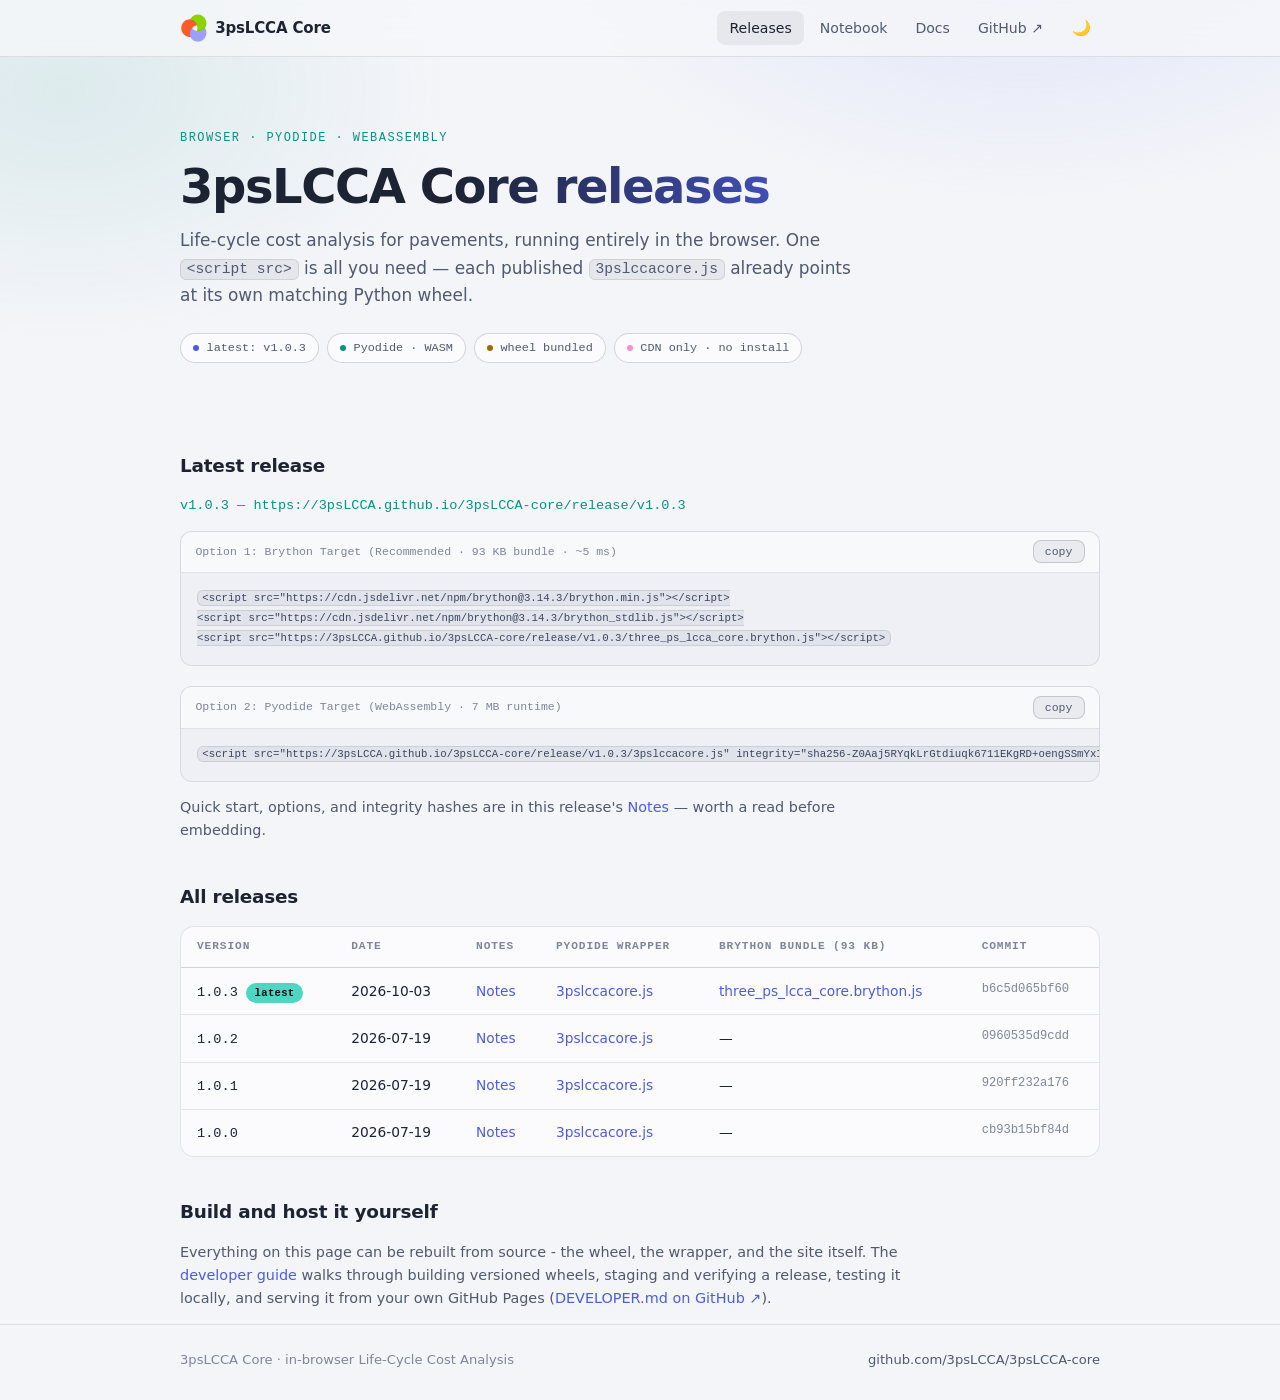
==== commit e80d7076: "Add dual-target browser release Adds v1.0.3 browser artifacts for both Brython and Pyodide, updates " ====
--- a/index.html
+++ b/index.html
@@ -1,200 +1,537 @@
 <!doctype html>
 <html lang="en">
+
 <head>
-<meta charset="utf-8" />
-<title>3psLCCA Core — releases</title>
-<style>
-  body { font-family: system-ui, sans-serif; max-width: 860px; margin: 3rem auto; padding: 0 1rem; line-height: 1.5; color: #1a1a1a; }
-  h1 { font-size: 1.4rem; }
-  h2 { font-size: 1.1rem; margin-top: 2rem; }
-  code, pre { font-family: ui-monospace, Consolas, monospace; }
-  code { background: #f5f5f5; padding: 0.1rem 0.35rem; border-radius: 4px; font-size: 0.9em; }
-  pre { background: #f5f5f5; padding: 1rem; overflow-x: auto; border-radius: 6px; }
-  table { border-collapse: collapse; width: 100%; margin-top: 0.75rem; font-size: 0.9rem; }
-  th, td { text-align: left; padding: 0.5rem 0.75rem; border-bottom: 1px solid #e5e5e5; vertical-align: top; }
-  th { font-weight: 600; color: #555; }
-  tr.prerelease td { color: #888; }
-  .badge { display: inline-block; font-size: 0.75rem; padding: 0.1rem 0.5rem; border-radius: 999px; background: #eef; color: #335; }
-  .badge.latest { background: #dff0d8; color: #2a5; }
-  .badge.unpublished { background: #f5f0e0; color: #a70; }
-  .sha { color: #888; }
-  #status { color: #888; }
-  #status.error { color: #b00020; }
-</style>
-<script src="./release/v1.0.0/3pslccacore.js"></script>
+  <meta charset="utf-8" />
+  <meta name="viewport" content="width=device-width, initial-scale=1" />
+  <title>3psLCCA Core — Releases</title>
+  <meta name="description"
+    content="Published browser/Pyodide releases of 3pslccacore.js — the single script you need for in-browser LCCA." />
+  <link rel="icon" type="image/svg+xml" href="./assets/logo-3psLCCA.svg" />
+  <link rel="stylesheet" href="./assets/site.css" />
+  <script src="./assets/theme.js"></script>
+  <style>
+    /* ---- hero ---- */
+    header {
+      padding: 4.5rem 0 3rem;
+    }
+
+    .eyebrow {
+      font-family: var(--mono);
+      font-size: 0.75rem;
+      letter-spacing: 0.12em;
+      text-transform: uppercase;
+      color: var(--accent-2);
+      margin: 0 0 0.75rem;
+    }
+
+    h1 {
+      margin: 0 0 0.9rem;
+      font-size: clamp(2rem, 5vw, 3rem);
+      font-weight: 800;
+      letter-spacing: -0.03em;
+      line-height: 1.1;
+      background: linear-gradient(90deg, var(--h1-grad-from) 30%, var(--h1-grad-mid) 75%, var(--accent-2));
+      -webkit-background-clip: text;
+      background-clip: text;
+      color: transparent;
+    }
+
+    .lead {
+      color: var(--text-dim);
+      font-size: 1.06rem;
+      max-width: 42rem;
+      margin: 0 0 1.5rem;
+    }
+
+    .chips {
+      display: flex;
+      flex-wrap: wrap;
+      gap: 0.5rem;
+    }
+
+    .chip {
+      display: inline-flex;
+      align-items: center;
+      gap: 0.45rem;
+      font-family: var(--mono);
+      font-size: 0.74rem;
+      color: var(--text-dim);
+      border: 1px solid var(--border-strong);
+      background: var(--surface);
+      padding: 0.3rem 0.75rem;
+      border-radius: 999px;
+    }
+
+    .chip::before {
+      content: "";
+      width: 0.4rem;
+      height: 0.4rem;
+      border-radius: 50%;
+      background: var(--accent);
+    }
+
+    .chip:nth-child(2)::before {
+      background: var(--accent-2);
+    }
+
+    .chip:nth-child(3)::before {
+      background: var(--warn);
+    }
+
+    .chip:nth-child(4)::before {
+      background: #ff8ad8;
+    }
+
+    /* ---- sections ---- */
+    main {
+      padding-bottom: 4rem;
+    }
+
+    h2 {
+      font-size: 1.15rem;
+      font-weight: 650;
+      letter-spacing: -0.01em;
+      margin: 2.5rem 0 0.9rem;
+    }
+
+    .muted {
+      color: var(--text-dim);
+      font-size: 0.9rem;
+      max-width: 46rem;
+    }
+
+    #status {
+      font-family: var(--mono);
+      font-size: 0.85rem;
+      color: var(--text-dim);
+    }
+
+    #status.ok {
+      color: var(--accent-2);
+    }
+
+    #status.error {
+      color: var(--danger);
+    }
+
+    /* ---- snippet card ---- */
+    .snippet {
+      background: var(--code-bg);
+      border: 1px solid var(--border);
+      border-radius: 12px;
+      overflow: hidden;
+    }
+
+    .snippet-head {
+      display: flex;
+      align-items: center;
+      justify-content: space-between;
+      padding: 0.55rem 0.9rem;
+      background: var(--surface);
+      border-bottom: 1px solid var(--border);
+      font-family: var(--mono);
+      font-size: 0.72rem;
+      color: var(--text-faint);
+    }
+
+    .snippet pre {
+      margin: 0;
+      padding: 1rem;
+      font-family: var(--mono);
+      font-size: 0.78rem;
+      line-height: 1.6;
+      color: var(--code-text);
+      overflow-x: auto;
+    }
+
+    .copy-btn {
+      font-family: var(--mono);
+      font-size: 0.72rem;
+      color: var(--text-dim);
+      background: var(--surface-2);
+      border: 1px solid var(--border-strong);
+      border-radius: 8px;
+      padding: 0.25rem 0.7rem;
+      cursor: pointer;
+      transition: all 0.15s ease;
+    }
+
+    .copy-btn:hover {
+      color: var(--text);
+      border-color: var(--accent);
+    }
+
+    .copy-btn.done {
+      color: var(--accent-2);
+      border-color: var(--accent-2);
+    }
+
+    /* ---- releases table ---- */
+    .table-card {
+      background: var(--surface);
+      border: 1px solid var(--border);
+      border-radius: 14px;
+      overflow-x: auto;
+    }
+
+    table {
+      border-collapse: collapse;
+      width: 100%;
+      font-size: 0.86rem;
+      min-width: 44rem;
+    }
+
+    th,
+    td {
+      text-align: left;
+      padding: 0.7rem 1rem;
+      vertical-align: top;
+    }
+
+    thead th {
+      font-family: var(--mono);
+      font-size: 0.7rem;
+      font-weight: 600;
+      text-transform: uppercase;
+      letter-spacing: 0.08em;
+      color: var(--text-faint);
+      border-bottom: 1px solid var(--border-strong);
+    }
+
+    tbody tr {
+      border-bottom: 1px solid var(--border);
+      transition: background 0.15s ease;
+    }
+
+    tbody tr:last-child {
+      border-bottom: none;
+    }
+
+    tbody tr:hover {
+      background: var(--surface-2);
+    }
+
+    tr.prerelease td {
+      color: var(--text-faint);
+    }
+
+    td code {
+      background: transparent;
+      border: none;
+      padding: 0;
+      font-size: 0.85rem;
+    }
+
+    .tag {
+      display: inline-block;
+      font-family: var(--mono);
+      font-size: 0.66rem;
+      font-weight: 600;
+      padding: 0.12rem 0.55rem;
+      border-radius: 999px;
+      margin-left: 0.5rem;
+      letter-spacing: 0.03em;
+    }
+
+    .tag.latest {
+      color: #0a0b10;
+      background: #4dd6c1;
+    }
+
+    .tag.pre {
+      color: var(--text-dim);
+      border: 1px solid var(--border-strong);
+    }
+
+    .tag.warn {
+      color: #0a0b10;
+      background: #f0b429;
+    }
+
+    .sha {
+      font-family: var(--mono);
+      font-size: 0.76rem;
+      color: var(--text-faint);
+    }
+
+  </style>
+  <script src="./release/v1.0.0/3pslccacore.js"></script>
 </head>
+
 <body>
 
-<h1>3psLCCA Core — releases</h1>
-<p>
-  This page reads <code>release/releases.json</code> and lists every
-  <code>3pslccacore.js</code> published for browser/Pyodide use -- that's
-  the one file you need to <code>&lt;script src&gt;</code>; it already
-  points at its own matching wheel internally. See
-  <a href="https://github.com/3psLCCA/3psLCCA-core/blob/web/DEVELOPING.md">DEVELOPING.md</a>
-  on the <code>web</code> branch for how a release is built and published
-  (<code>_build_backend.py</code> stages it locally, <code>release.py</code>
-  publishes it here).
-</p>
-
-<h2>Latest</h2>
-<p id="status">Loading release/releases.json…</p>
-<pre id="latestSnippet" hidden><code></code></pre>
-
-<h2>All releases</h2>
-<table id="table" hidden>
-  <thead>
-    <tr>
-      <th>Version</th>
-      <th>Date</th>
-      <th>Notes</th>
-      <th>Pyodide Wrapper</th>
-      <th>Brython Bundle (93 KB)</th>
-      <th>Commit</th>
-    </tr>
-  </thead>
-  <tbody></tbody>
-</table>
-
-<script>
-  const statusEl = document.getElementById("status");
-  const snippetEl = document.getElementById("latestSnippet");
-  const tableEl = document.getElementById("table");
-  const tbodyEl = tableEl.querySelector("tbody");
-
-  function shortSha(sha) {
-    return sha ? sha.slice(0, 12) : "—";
-  }
-
-  // Subresource Integrity needs a base64 digest, not the hex sha256 stored
-  // in releases.json.
-  function hexToBase64(hex) {
-    const bytes = hex.match(/.{2}/g).map((b) => parseInt(b, 16));
-    return btoa(String.fromCharCode(...bytes));
-  }
-
-  function formatDate(iso) {
-    if (!iso) return "—";
-    return iso.slice(0, 10);
-  }
-
-  function renderRow(entry, isLatest) {
-    const tr = document.createElement("tr");
-    if (entry.kind === "prerelease") tr.className = "prerelease";
-
-    const versionCell = document.createElement("td");
-    versionCell.textContent = entry.version;
-    if (isLatest) {
-      const badge = document.createElement("span");
-      badge.className = "badge latest";
-      badge.textContent = "latest";
-      badge.style.marginLeft = "0.5rem";
-      versionCell.appendChild(badge);
-    } else if (entry.kind === "prerelease") {
-      const badge = document.createElement("span");
-      badge.className = "badge";
-      badge.textContent = "prerelease";
-      badge.style.marginLeft = "0.5rem";
-      versionCell.appendChild(badge);
-    }
-    tr.appendChild(versionCell);
-
-    const dateCell = document.createElement("td");
-    dateCell.textContent = formatDate(entry.timestamp);
-    tr.appendChild(dateCell);
-
-    const notesCell = document.createElement("td");
-    if (entry.notes && entry.url) {
-      const a = document.createElement("a");
-      a.href = `${entry.url}/NOTES.md`;
-      a.textContent = "Notes";
-      notesCell.appendChild(a);
-    } else {
-      notesCell.textContent = "—";
-    }
-    tr.appendChild(notesCell);
-
-    const scriptCell = document.createElement("td");
-    if (entry.url) {
-      const a = document.createElement("a");
-      a.href = `${entry.url}/3pslccacore.js`;
-      a.textContent = "3pslccacore.js";
-      scriptCell.appendChild(a);
-    } else {
-      scriptCell.textContent = "3pslccacore.js";
-      const badge = document.createElement("span");
-      badge.className = "badge unpublished";
-      badge.textContent = "not published";
-      badge.style.marginLeft = "0.5rem";
-      scriptCell.appendChild(badge);
-    }
-    tr.appendChild(scriptCell);
-
-    const brythonCell = document.createElement("td");
-    if (entry.brython_bundle && entry.url) {
-      const a = document.createElement("a");
-      a.href = `${entry.url}/${entry.brython_bundle}`;
-      a.textContent = entry.brython_bundle;
-      brythonCell.appendChild(a);
-    } else if (entry.brython_bundle) {
-      brythonCell.textContent = entry.brython_bundle;
-    } else {
-      brythonCell.textContent = "—";
-    }
-    tr.appendChild(brythonCell);
-
-    const commitCell = document.createElement("td");
-    commitCell.className = "sha";
-    commitCell.textContent = shortSha(entry.commit);
-    tr.appendChild(commitCell);
-
-    return tr;
-  }
-
-  fetch("./release/releases.json")
-    .then((r) => (r.ok ? r.json() : Promise.reject(r.status)))
-    .then((data) => {
-      const versions = data.versions || [];
-      if (versions.length === 0) {
-        statusEl.textContent = "Nothing has been published yet.";
-        return;
+  <nav>
+    <div class="wrap nav-inner">
+      <a class="brand" href="./"><img class="logo" src="./assets/logo-3psLCCA.svg" alt="3psLCCA logo" /><span
+          class="brand-text">3psLCCA Core</span></a>
+      <div class="nav-links">
+        <a class="active" href="./">Releases</a>
+        <a href="./lcca-notebook.html">Notebook</a>
+        <a href="./view_documentation.html">Docs</a>
+        <a href="https://github.com/3psLCCA/3psLCCA-core/tree/web" target="_blank" rel="noopener">GitHub ↗</a>
+        <button id="themeToggle" class="theme-toggle" type="button" aria-label="Toggle theme">🌓</button>
+      </div>
+    </div>
+  </nav>
+
+  <header>
+    <div class="wrap">
+      <p class="eyebrow">Browser · Pyodide · WebAssembly</p>
+      <h1>3psLCCA Core releases</h1>
+      <p class="lead">
+        Life-cycle cost analysis for pavements, running entirely in the browser.
+        One <code>&lt;script src&gt;</code> is all you need — each published
+        <code>3pslccacore.js</code> already points at its own matching Python wheel.
+      </p>
+      <div class="chips">
+        <span class="chip" id="latestBadge">latest: …</span>
+        <span class="chip">Pyodide · WASM</span>
+        <span class="chip">wheel bundled</span>
+        <span class="chip">CDN only · no install</span>
+      </div>
+    </div>
+  </header>
+
+  <main class="wrap">
+
+    <h2>Latest release</h2>
+    <p id="status">Loading release/releases.json…</p>
+
+    <div class="snippet" id="snippetCardBrython" hidden style="margin-bottom: 1.25rem;">
+      <div class="snippet-head">
+        <span>Option 1: Brython Target (Recommended · 93 KB bundle · ~5 ms)</span>
+        <button id="copyBtnBrython" class="copy-btn" type="button">copy</button>
+      </div>
+      <pre id="latestSnippetBrython" hidden><code></code></pre>
+    </div>
+
+    <div class="snippet" id="snippetCardPyodide" hidden>
+      <div class="snippet-head">
+        <span>Option 2: Pyodide Target (WebAssembly · 7 MB runtime)</span>
+        <button id="copyBtnPyodide" class="copy-btn" type="button">copy</button>
+      </div>
+      <pre id="latestSnippetPyodide" hidden><code></code></pre>
+    </div>
+    <p class="muted" id="snippetNote" hidden>
+      Quick start, options, and integrity hashes are in this release's
+      <a href="#">Notes</a> — worth a read before embedding.
+    </p>
+
+    <h2>All releases</h2>
+    <div class="table-card">
+      <table id="table" hidden>
+        <thead>
+          <tr>
+            <th>Version</th>
+            <th>Date</th>
+            <th>Notes</th>
+            <th>Pyodide Wrapper</th>
+            <th>Brython Bundle (93 KB)</th>
+            <th>Commit</th>
+          </tr>
+        </thead>
+        <tbody></tbody>
+      </table>
+    </div>
+
+    <h2>Build and host it yourself</h2>
+    <p class="muted">
+      Everything on this page can be rebuilt from source - the wheel, the
+      wrapper, and the site itself. The
+      <a href="./view_documentation.html#file=DEVELOPER.md">developer guide</a>
+      walks through building versioned wheels, staging and verifying a
+      release, testing it locally, and serving it from your own GitHub Pages
+      (<a href="https://github.com/3psLCCA/3psLCCA-core/blob/web/DEVELOPER.md"
+        target="_blank" rel="noopener">DEVELOPER.md on GitHub ↗</a>).
+    </p>
+
+  </main>
+
+  <footer>
+    <div class="wrap foot-inner">
+      <span>3psLCCA Core · in-browser Life-Cycle Cost Analysis</span>
+      <a href="https://github.com/3psLCCA/3psLCCA-core/tree/web">github.com/3psLCCA/3psLCCA-core</a>
+    </div>
+  </footer>
+
+  <script>
+    const statusEl = document.getElementById("status");
+    const snippetCardBrython = document.getElementById("snippetCardBrython");
+    const snippetElBrython = document.getElementById("latestSnippetBrython");
+    const copyBtnBrython = document.getElementById("copyBtnBrython");
+    const snippetCardPyodide = document.getElementById("snippetCardPyodide");
+    const snippetElPyodide = document.getElementById("latestSnippetPyodide");
+    const copyBtnPyodide = document.getElementById("copyBtnPyodide");
+    const tableEl = document.getElementById("table");
+    const tbodyEl = tableEl.querySelector("tbody");
+    const latestBadge = document.getElementById("latestBadge");
+
+    function wireCopyBtn(btn, targetEl) {
+      if (!btn || !targetEl) return;
+      btn.addEventListener("click", () => {
+        navigator.clipboard.writeText(targetEl.textContent).then(() => {
+          btn.textContent = "copied ✓";
+          btn.classList.add("done");
+          setTimeout(() => {
+            btn.textContent = "copy";
+            btn.classList.remove("done");
+          }, 1500);
+        });
+      });
+    }
+
+    wireCopyBtn(copyBtnBrython, snippetElBrython);
+    wireCopyBtn(copyBtnPyodide, snippetElPyodide);
+
+    function shortSha(sha) {
+      return sha ? sha.slice(0, 12) : "—";
+    }
+
+    // Subresource Integrity needs a base64 digest, not the hex sha256 stored
+    // in releases.json.
+    function hexToBase64(hex) {
+      const bytes = hex.match(/.{2}/g).map((b) => parseInt(b, 16));
+      return btoa(String.fromCharCode(...bytes));
+    }
+
+    function formatDate(iso) {
+      if (!iso) return "—";
+      return iso.slice(0, 10);
+    }
+
+    function makeTag(text, cls) {
+      const tag = document.createElement("span");
+      tag.className = "tag " + cls;
+      tag.textContent = text;
+      return tag;
+    }
+
+    function renderRow(entry, isLatest) {
+      const tr = document.createElement("tr");
+      if (entry.kind === "prerelease") tr.className = "prerelease";
+
+      const versionCell = document.createElement("td");
+      const versionCode = document.createElement("code");
+      versionCode.textContent = entry.version;
+      versionCell.appendChild(versionCode);
+      if (isLatest) {
+        versionCell.appendChild(makeTag("latest", "latest"));
+      } else if (entry.kind === "prerelease") {
+        versionCell.appendChild(makeTag("prerelease", "pre"));
       }
-
-      const latestEntry = versions.find((e) => e.version === data.latest);
-      if (latestEntry && latestEntry.url) {
-        statusEl.textContent = `v${latestEntry.version} — ${latestEntry.url}`;
-        snippetEl.hidden = false;
-        const integrityAttr = latestEntry.js_sha256
-          ? ` integrity="sha256-${hexToBase64(latestEntry.js_sha256)}" crossorigin="anonymous"`
-          : "";
-        let snippetText = `<!-- 1. Pyodide Target (WebAssembly, 7 MB) -->
-<script src="${latestEntry.url}/3pslccacore.js"${integrityAttr}><\/script>`;
-
-        if (latestEntry.brython_bundle) {
-          snippetText += `\n\n<!-- 2. Brython Target (Ultra-fast, 93 KB) -->
-<script src="https://cdn.jsdelivr.net/npm/brython@3.14.3/brython.min.js"><\/script>
-<script src="https://cdn.jsdelivr.net/npm/brython@3.14.3/brython_stdlib.js"><\/script>
-<script src="${latestEntry.url}/${latestEntry.brython_bundle}"><\/script>`;
+      tr.appendChild(versionCell);
+
+      const dateCell = document.createElement("td");
+      dateCell.textContent = formatDate(entry.timestamp);
+      tr.appendChild(dateCell);
+
+      const notesCell = document.createElement("td");
+      if (entry.notes && (entry.path || entry.url)) {
+        const a = document.createElement("a");
+        a.href = entry.path
+          ? `./view_documentation.html#file=${encodeURIComponent(`${entry.path}/NOTES.md`)}`
+          : `${entry.url}/NOTES.md`;
+        a.textContent = "Notes";
+        notesCell.appendChild(a);
+      } else {
+        notesCell.textContent = "—";
+      }
+      tr.appendChild(notesCell);
+
+      const scriptCell = document.createElement("td");
+      if (entry.url) {
+        const a = document.createElement("a");
+        a.href = `${entry.url}/3pslccacore.js`;
+        a.textContent = "3pslccacore.js";
+        scriptCell.appendChild(a);
+      } else {
+        scriptCell.textContent = "3pslccacore.js";
+        scriptCell.appendChild(makeTag("not published", "warn"));
+      }
+      tr.appendChild(scriptCell);
+
+      const brythonCell = document.createElement("td");
+      if (entry.brython_bundle && entry.url) {
+        const a = document.createElement("a");
+        a.href = `${entry.url}/${entry.brython_bundle}`;
+        a.textContent = entry.brython_bundle;
+        brythonCell.appendChild(a);
+      } else if (entry.brython_bundle) {
+        brythonCell.textContent = entry.brython_bundle;
+      } else {
+        brythonCell.textContent = "—";
+      }
+      tr.appendChild(brythonCell);
+
+      const commitCell = document.createElement("td");
+      commitCell.className = "sha";
+      commitCell.textContent = shortSha(entry.commit);
+      tr.appendChild(commitCell);
+
+      return tr;
+    }
+
+    fetch("./release/releases.json")
+      .then((r) => (r.ok ? r.json() : Promise.reject(r.status)))
+      .then((data) => {
+        const versions = data.versions || [];
+        if (versions.length === 0) {
+          statusEl.textContent = "Nothing has been published yet.";
+          return;
         }
-        snippetEl.querySelector("code").textContent = snippetText;
-      } else if (data.latest) {
-        statusEl.textContent = `v${data.latest} is marked latest but has no published URL.`;
+
+        if (data.latest) {
+          latestBadge.textContent = `latest: v${data.latest}`;
+        } else {
+          latestBadge.hidden = true;
+        }
+
+        const latestEntry = versions.find((e) => e.version === data.latest);
+        if (latestEntry && latestEntry.url) {
+          statusEl.textContent = `v${latestEntry.version} — ${latestEntry.url}`;
+          statusEl.className = "ok";
+          if (latestEntry.brython_bundle && snippetCardBrython && snippetElBrython) {
+            snippetCardBrython.hidden = false;
+            snippetElBrython.hidden = false;
+            const brythonSnippet = `<script src="https://cdn.jsdelivr.net/npm/brython@3.14.3/brython.min.js"><\/script>\n<script src="https://cdn.jsdelivr.net/npm/brython@3.14.3/brython_stdlib.js"><\/script>\n<script src="${latestEntry.url}/${latestEntry.brython_bundle}"><\/script>`;
+            snippetElBrython.querySelector("code").textContent = brythonSnippet;
+          }
+
+          if (snippetCardPyodide && snippetElPyodide) {
+            snippetCardPyodide.hidden = false;
+            snippetElPyodide.hidden = false;
+            const integrityAttr = latestEntry.js_sha256
+              ? ` integrity="sha256-${hexToBase64(latestEntry.js_sha256)}" crossorigin="anonymous"`
+              : "";
+            const pyodideSnippet = `<script src="${latestEntry.url}/3pslccacore.js"${integrityAttr}><\/script>`;
+            snippetElPyodide.querySelector("code").textContent = pyodideSnippet;
+          }
+          if (latestEntry.notes && latestEntry.path) {
+            const note = document.getElementById("snippetNote");
+            note.hidden = false;
+            note.querySelector("a").href =
+              `./view_documentation.html#file=${encodeURIComponent(`${latestEntry.path}/NOTES.md`)}`;
+          }
+        } else if (data.latest) {
+          statusEl.textContent = `v${data.latest} is marked latest but has no published URL.`;
+          statusEl.className = "error";
+        } else {
+          statusEl.textContent = "No release is marked latest yet.";
+        }
+
+        const sorted = [...versions].sort((a, b) => (a.timestamp < b.timestamp ? 1 : -1));
+        for (const entry of sorted) {
+          tbodyEl.appendChild(renderRow(entry, entry.version === data.latest));
+        }
+        tableEl.hidden = false;
+      })
+      .catch((err) => {
+        statusEl.textContent = `Could not load release/releases.json (${err}).`;
         statusEl.className = "error";
-      } else {
-        statusEl.textContent = "No release is marked latest yet.";
-      }
-
-      const sorted = [...versions].sort((a, b) => (a.timestamp < b.timestamp ? 1 : -1));
-      for (const entry of sorted) {
-        tbodyEl.appendChild(renderRow(entry, entry.version === data.latest));
-      }
-      tableEl.hidden = false;
-    })
-    .catch((err) => {
-      statusEl.textContent = `Could not load release/releases.json (${err}).`;
-      statusEl.className = "error";
-    });
-</script>
+      });
+  </script>
 
 </body>
-</html>
+
+</html>
--- a/assets/site.css
+++ b/assets/site.css
@@ -0,0 +1,332 @@
+/* site.css — shared styles for the 3psLCCA Core site (releases, notebook, docs).
+   Theming: dark is the default palette. Light is used when the OS prefers it
+   (and the user hasn't picked dark), or when assets/theme.js sets
+   data-theme="light" on <html> via the nav toggle. */
+
+:root {
+  --bg: #0a0b10;
+  --surface: rgba(255, 255, 255, 0.03);
+  --surface-2: rgba(255, 255, 255, 0.055);
+  --border: rgba(255, 255, 255, 0.08);
+  --border-strong: rgba(255, 255, 255, 0.14);
+  --text: #e7e9ee;
+  --text-dim: #9aa1b2;
+  --text-faint: #626a7d;
+  --accent: #7c8cff;
+  --accent-2: #4dd6c1;
+  --danger: #ff6b7a;
+  --warn: #f0b429;
+  --nav-bg: rgba(10, 11, 16, 0.75);
+  --code-bg: #07080c;
+  --code-text: #b8c1d9;
+  --glow-1: rgba(124, 140, 255, 0.13);
+  --glow-2: rgba(77, 214, 193, 0.07);
+  --h1-grad-from: #fff;
+  --h1-grad-mid: #9aa8ff;
+  --mono: "SFMono-Regular", ui-monospace, "Cascadia Code", Consolas, monospace;
+  --sans: "Inter", "Segoe UI Variable", "Segoe UI", system-ui, -apple-system, sans-serif;
+  color-scheme: dark;
+}
+
+:root[data-theme="light"] {
+  --bg: #f4f5f9;
+  --surface: rgba(255, 255, 255, 0.6);
+  --surface-2: rgba(22, 28, 47, 0.06);
+  --border: rgba(22, 28, 47, 0.1);
+  --border-strong: rgba(22, 28, 47, 0.18);
+  --text: #1c2333;
+  --text-dim: #4f5970;
+  --text-faint: #7e8699;
+  --accent: #4c5ce0;
+  --accent-2: #0b9184;
+  --danger: #d13b4f;
+  --warn: #9a6b00;
+  --nav-bg: rgba(246, 247, 250, 0.75);
+  --code-bg: #eef0f6;
+  --code-text: #3a4460;
+  --glow-1: rgba(124, 140, 255, 0.18);
+  --glow-2: rgba(13, 148, 136, 0.1);
+  --h1-grad-from: #1c2333;
+  --h1-grad-mid: #4c5ce0;
+  color-scheme: light;
+}
+
+@media (prefers-color-scheme: light) {
+  :root:not([data-theme="dark"]) {
+    --bg: #f4f5f9;
+    --surface: rgba(255, 255, 255, 0.6);
+    --surface-2: rgba(22, 28, 47, 0.06);
+    --border: rgba(22, 28, 47, 0.1);
+    --border-strong: rgba(22, 28, 47, 0.18);
+    --text: #1c2333;
+    --text-dim: #4f5970;
+    --text-faint: #7e8699;
+    --accent: #4c5ce0;
+    --accent-2: #0b9184;
+    --danger: #d13b4f;
+    --warn: #9a6b00;
+    --nav-bg: rgba(246, 247, 250, 0.75);
+    --code-bg: #eef0f6;
+    --code-text: #3a4460;
+    --glow-1: rgba(124, 140, 255, 0.18);
+    --glow-2: rgba(13, 148, 136, 0.1);
+    --h1-grad-from: #1c2333;
+    --h1-grad-mid: #4c5ce0;
+    color-scheme: light;
+  }
+}
+
+/* ---- base ---- */
+* {
+  box-sizing: border-box;
+}
+
+body {
+  margin: 0;
+  background: var(--bg);
+  color: var(--text);
+  font-family: var(--sans);
+  font-size: 15px;
+  line-height: 1.6;
+  -webkit-font-smoothing: antialiased;
+}
+
+body::before {
+  content: "";
+  position: fixed;
+  inset: 0;
+  z-index: -1;
+  background:
+    radial-gradient(50rem 30rem at 80% -10%, var(--glow-1), transparent 60%),
+    radial-gradient(40rem 26rem at 5% 10%, var(--glow-2), transparent 60%);
+}
+
+a {
+  color: var(--accent);
+  text-decoration: none;
+}
+
+a:hover {
+  text-decoration: underline;
+}
+
+code {
+  font-family: var(--mono);
+  font-size: 0.86em;
+  background: var(--surface-2);
+  border: 1px solid var(--border);
+  padding: 0.1em 0.4em;
+  border-radius: 6px;
+}
+
+.wrap {
+  max-width: 60rem;
+  margin: 0 auto;
+  padding: 0 1.25rem;
+}
+
+/* ---- nav ---- */
+nav {
+  position: sticky;
+  top: 0;
+  z-index: 50;
+  background: var(--nav-bg);
+  backdrop-filter: blur(14px);
+  -webkit-backdrop-filter: blur(14px);
+  border-bottom: 1px solid var(--border);
+}
+
+.nav-inner {
+  display: flex;
+  align-items: center;
+  gap: 1.5rem;
+  height: 3.5rem;
+}
+
+.brand {
+  font-weight: 700;
+  letter-spacing: -0.01em;
+  color: var(--text);
+  display: flex;
+  align-items: center;
+  gap: 0.5rem;
+}
+
+.brand:hover {
+  text-decoration: none;
+}
+
+.brand .logo {
+  width: 1.7rem;
+  height: 1.7rem;
+  object-fit: contain;
+  border-radius: 6px;
+}
+
+.nav-links {
+  margin-left: auto;
+  display: flex;
+  align-items: center;
+  gap: 0.25rem;
+}
+
+.nav-links a {
+  color: var(--text-dim);
+  font-size: 0.88rem;
+  padding: 0.35rem 0.75rem;
+  border-radius: 8px;
+}
+
+.nav-links a:hover {
+  color: var(--text);
+  background: var(--surface-2);
+  text-decoration: none;
+}
+
+.nav-links a.active {
+  color: var(--text);
+  background: var(--surface-2);
+}
+
+.theme-toggle {
+  margin-left: 0.25rem;
+  font-size: 0.95rem;
+  line-height: 1;
+  color: var(--text-dim);
+  background: none;
+  border: 1px solid transparent;
+  border-radius: 8px;
+  padding: 0.3rem 0.5rem;
+  cursor: pointer;
+  transition: all 0.15s ease;
+}
+
+.theme-toggle:hover {
+  color: var(--text);
+  background: var(--surface-2);
+}
+
+/* ---- status bar (notebook + docs) ---- */
+.statusbar {
+  position: sticky;
+  top: 3.5rem;
+  z-index: 40;
+  background: var(--nav-bg);
+  backdrop-filter: blur(14px);
+  -webkit-backdrop-filter: blur(14px);
+  border-bottom: 1px solid var(--border);
+}
+
+.status-inner {
+  display: flex;
+  align-items: center;
+  gap: 0.6rem;
+  padding: 0.5rem 0;
+}
+
+.status-dot {
+  flex: 0 0 auto;
+  width: 0.55rem;
+  height: 0.55rem;
+  border-radius: 50%;
+  background: var(--accent-2);
+  box-shadow: 0 0 8px var(--accent-2);
+  animation: pulse 2.4s ease-in-out infinite;
+}
+
+.status-dot.bad {
+  background: var(--danger);
+  box-shadow: 0 0 8px var(--danger);
+}
+
+@keyframes pulse {
+
+  0%,
+  100% {
+    opacity: 1;
+  }
+
+  50% {
+    opacity: 0.35;
+  }
+}
+
+.statusbar #status {
+  margin: 0;
+  font-size: 0.85rem;
+  font-weight: 550;
+  font-family: var(--mono);
+  flex: 1 1 auto;
+  min-width: 0;
+  overflow: hidden;
+  text-overflow: ellipsis;
+  white-space: nowrap;
+}
+
+.runall {
+  font-family: var(--mono);
+  font-size: 0.72rem;
+  color: var(--text-dim);
+  background: var(--surface-2);
+  border: 1px solid var(--border-strong);
+  border-radius: 8px;
+  padding: 0.3rem 0.75rem;
+  cursor: pointer;
+  transition: all 0.15s ease;
+}
+
+.runall:hover:not(:disabled) {
+  color: var(--text);
+  border-color: var(--accent);
+}
+
+.runall:disabled {
+  opacity: 0.4;
+  cursor: not-allowed;
+}
+
+/* ---- footer ---- */
+footer {
+  border-top: 1px solid var(--border);
+  padding: 1.5rem 0 2rem;
+  color: var(--text-faint);
+  font-size: 0.82rem;
+}
+
+.foot-inner {
+  display: flex;
+  flex-wrap: wrap;
+  align-items: center;
+  gap: 0.5rem 2rem;
+  justify-content: space-between;
+}
+
+footer a {
+  color: var(--text-dim);
+}
+
+/* ---- responsive ---- */
+@media (max-width: 40rem) {
+  .wrap {
+    padding: 0 0.9rem;
+  }
+
+  .nav-inner {
+    gap: 0.6rem;
+  }
+
+  .nav-links a {
+    font-size: 0.8rem;
+    padding: 0.3rem 0.45rem;
+  }
+
+  .brand {
+    font-size: 0.95rem;
+  }
+}
+
+@media (max-width: 26rem) {
+  .brand-text {
+    display: none;
+  }
+}
